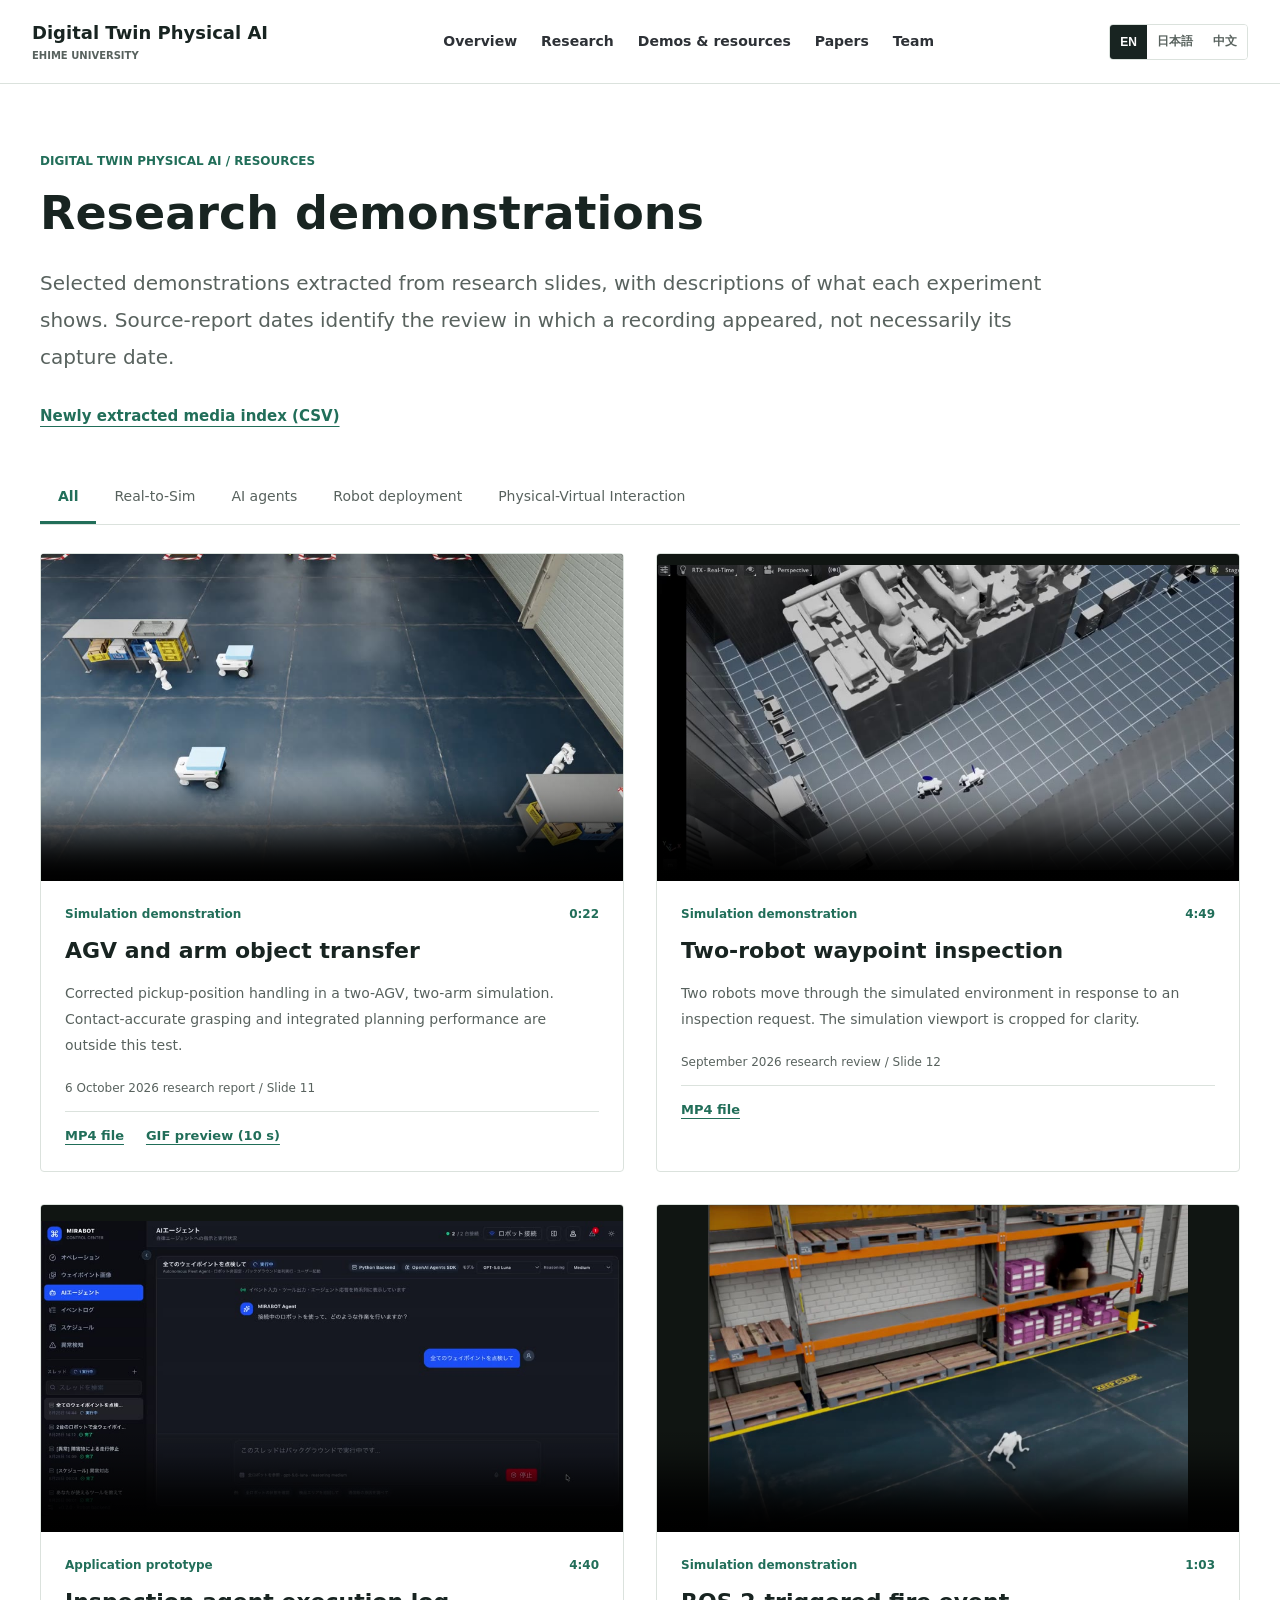
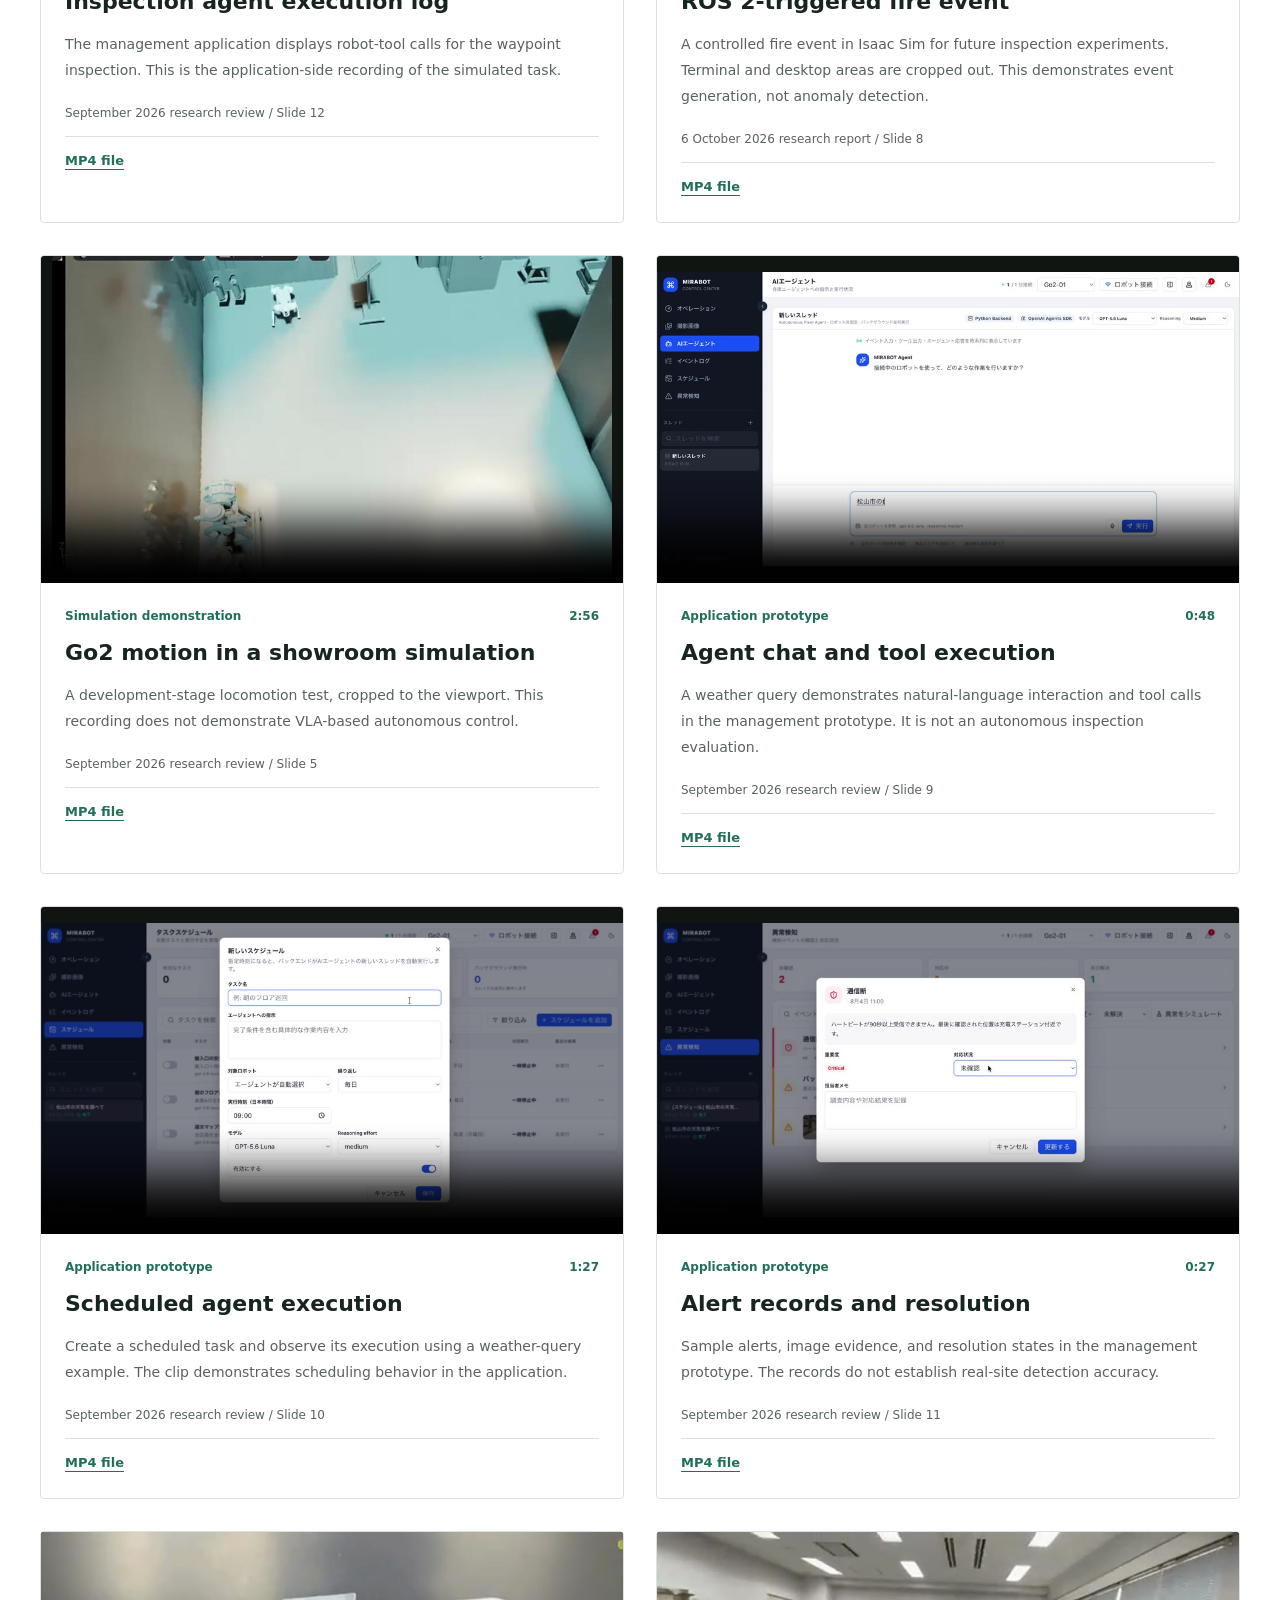
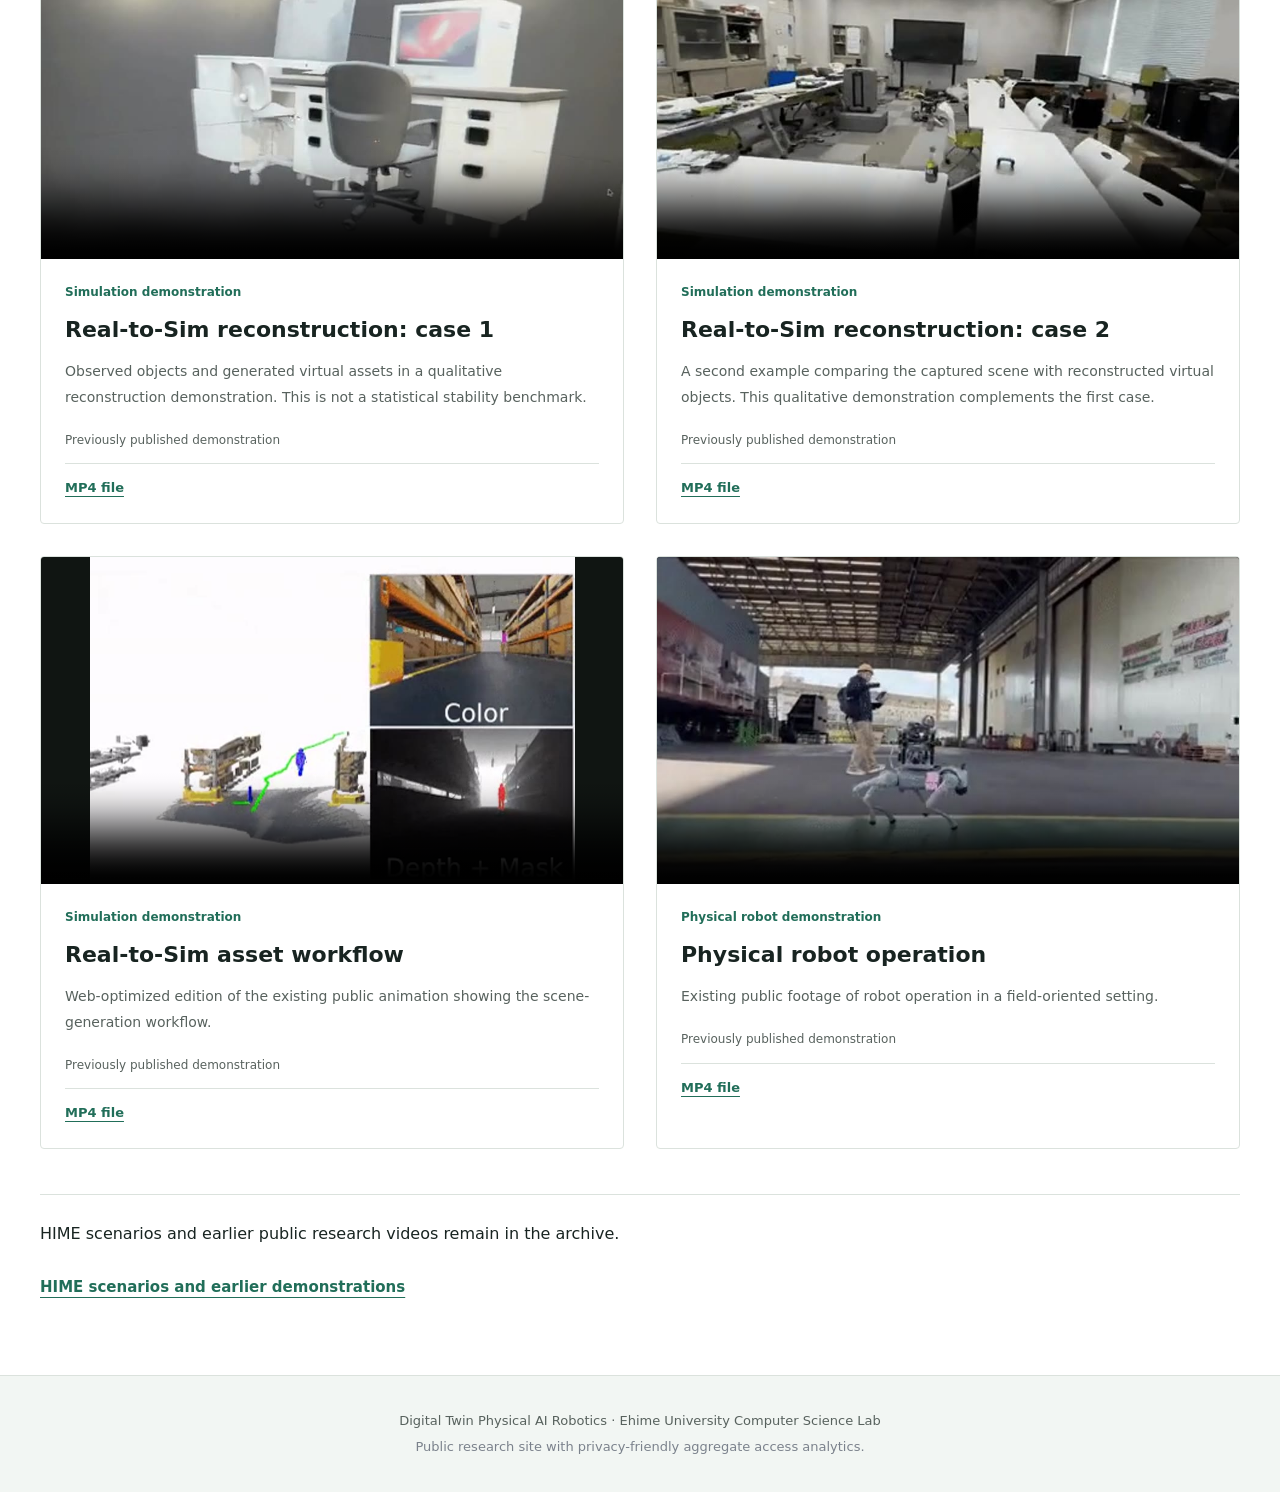
==== resources.html @ 94df643b "Rebuild research site around integrated pillars and curated demos" ====
<!doctype html><html lang="en"><head><meta charset="utf-8"><meta name="viewport" content="width=device-width, initial-scale=1"><title>Research Demos & Resources | Digital Twin Physical AI</title><meta name="description" content="Ehime University's digital twin and Physical AI robotics research: Real-to-Sim, Prime and Slave Agents, robot deployment, and Physical-Virtual Interaction."><link rel="canonical" href="https://ehimetakahashilab.github.io/Computer-System-Lab.io/resources.html"><link rel="stylesheet" href="./styles.css"><link rel="stylesheet" href="./research.css"></head><body><header class="site-header"><a class="brand" href="./index.html">Digital Twin Physical AI<span>EHIME UNIVERSITY</span></a><nav aria-label="Primary navigation"><a href="./index.html#overview" data-i18n="nav_overview">Overview</a><a data-i18n="r_nav_research" href="./index.html#research">Research</a><a data-i18n="r_nav_demos" href="./resources.html">Demos &amp; resources</a><a href="./index.html#publications" data-i18n="nav_papers">Papers</a><a data-i18n="r_nav_team" href="./index.html#team">Team</a></nav><div class="language-switch" aria-label="Language selector"><button type="button" data-lang="en">EN</button><button type="button" data-lang="ja">日本語</button><button type="button" data-lang="zh">中文</button></div></header><main class="resource-page"><section class="research-inner resource-intro"><p class="section-kicker">DIGITAL TWIN PHYSICAL AI / RESOURCES</p><h1 data-i18n="r_resource_h">Research demonstrations</h1><p data-i18n="r_resource_p" class="lead">Selected demonstrations extracted from research slides, with descriptions of what each experiment shows. Source-report dates identify the review in which a recording appeared, not necessarily its capture date.</p><a data-i18n="r_media_index" class="text-link" href="./resource/index.csv">Newly extracted media index (CSV)</a><div class="resource-toolbar" role="group" aria-label="Research category filter"><button data-i18n="r_all" type="button" data-filter="all" aria-pressed="true">All</button><button data-i18n="r_cat_r2s" type="button" data-filter="real2sim" aria-pressed="false">Real-to-Sim</button><button data-i18n="r_cat_agents" type="button" data-filter="agents" aria-pressed="false">AI agents</button><button data-i18n="r_cat_robot" type="button" data-filter="sim2real" aria-pressed="false">Robot deployment</button><button data-i18n="r_cat_interaction" type="button" data-filter="interaction" aria-pressed="false">Physical-Virtual Interaction</button></div><div class="resource-grid"><article class="resource-card" id="agv-arm-transfer-corrected" data-category="agents"><div class="resource-media"><video controls playsinline preload="none" poster="./resource/agv-arm-transfer-corrected.jpg" src="./resource/agv-arm-transfer-corrected.mp4" aria-label="AGV and arm object transfer"></video></div><div class="resource-copy"><div class="resource-meta"><span data-i18n="r_sim">Simulation demonstration</span><span>0:22</span></div><h2 data-i18n="r_d_agv">AGV and arm object transfer</h2><p data-i18n="r_d_agvp">Corrected pickup-position handling in a two-AGV, two-arm simulation. Contact-accurate grasping and integrated planning performance are outside this test.</p><p class="source-line"><span data-i18n="r_source_oct">6 October 2026 research report</span> <span>/ Slide 11</span></p><div class="resource-links"><a data-i18n="r_download" href="./resource/agv-arm-transfer-corrected.mp4">MP4 file</a><a data-i18n="r_gif" href="./resource/agv-arm-transfer-preview.gif">GIF preview (10 s)</a></div></div></article><article class="resource-card" id="two-robot-waypoint-inspection" data-category="agents"><div class="resource-media"><video controls playsinline preload="none" poster="./resource/two-robot-waypoint-inspection.jpg" src="./resource/two-robot-waypoint-inspection.mp4" aria-label="Two-robot waypoint inspection"></video></div><div class="resource-copy"><div class="resource-meta"><span data-i18n="r_sim">Simulation demonstration</span><span>4:49</span></div><h2 data-i18n="r_d_patrol">Two-robot waypoint inspection</h2><p data-i18n="r_d_patrolp">Two robots move through the simulated environment in response to an inspection request. The simulation viewport is cropped for clarity.</p><p class="source-line"><span data-i18n="r_source_sep">September 2026 research review</span> <span>/ Slide 12</span></p><div class="resource-links"><a data-i18n="r_download" href="./resource/two-robot-waypoint-inspection.mp4">MP4 file</a></div></div></article><article class="resource-card" id="two-robot-inspection-console" data-category="agents"><div class="resource-media"><video controls playsinline preload="none" poster="./resource/two-robot-inspection-console.jpg" src="./resource/two-robot-inspection-console.mp4" aria-label="Inspection agent execution log"></video></div><div class="resource-copy"><div class="resource-meta"><span data-i18n="r_app">Application prototype</span><span>4:40</span></div><h2 data-i18n="r_d_console">Inspection agent execution log</h2><p data-i18n="r_d_consolep">The management application displays robot-tool calls for the waypoint inspection. This is the application-side recording of the simulated task.</p><p class="source-line"><span data-i18n="r_source_sep">September 2026 research review</span> <span>/ Slide 12</span></p><div class="resource-links"><a data-i18n="r_download" href="./resource/two-robot-inspection-console.mp4">MP4 file</a></div></div></article><article class="resource-card" id="ros2-triggered-fire-event" data-category="interaction"><div class="resource-media"><video controls playsinline preload="none" poster="./resource/ros2-triggered-fire-event.jpg" src="./resource/ros2-triggered-fire-event.mp4" aria-label="ROS 2-triggered fire event"></video></div><div class="resource-copy"><div class="resource-meta"><span data-i18n="r_sim">Simulation demonstration</span><span>1:03</span></div><h2 data-i18n="r_d_fire">ROS 2-triggered fire event</h2><p data-i18n="r_d_firep">A controlled fire event in Isaac Sim for future inspection experiments. Terminal and desktop areas are cropped out. This demonstrates event generation, not anomaly detection.</p><p class="source-line"><span data-i18n="r_source_oct">6 October 2026 research report</span> <span>/ Slide 8</span></p><div class="resource-links"><a data-i18n="r_download" href="./resource/ros2-triggered-fire-event.mp4">MP4 file</a></div></div></article><article class="resource-card" id="go2-showroom-simulation" data-category="sim2real"><div class="resource-media"><video controls playsinline preload="none" poster="./resource/go2-showroom-simulation.jpg" src="./resource/go2-showroom-simulation.mp4" aria-label="Go2 motion in a showroom simulation"></video></div><div class="resource-copy"><div class="resource-meta"><span data-i18n="r_sim">Simulation demonstration</span><span>2:56</span></div><h2 data-i18n="r_d_go2">Go2 motion in a showroom simulation</h2><p data-i18n="r_d_go2p">A development-stage locomotion test, cropped to the viewport. This recording does not demonstrate VLA-based autonomous control.</p><p class="source-line"><span data-i18n="r_source_sep">September 2026 research review</span> <span>/ Slide 5</span></p><div class="resource-links"><a data-i18n="r_download" href="./resource/go2-showroom-simulation.mp4">MP4 file</a></div></div></article><article class="resource-card" id="inspection-agent-chat" data-category="agents"><div class="resource-media"><video controls playsinline preload="none" poster="./resource/inspection-agent-chat.jpg" src="./resource/inspection-agent-chat.mp4" aria-label="Agent chat and tool execution"></video></div><div class="resource-copy"><div class="resource-meta"><span data-i18n="r_app">Application prototype</span><span>0:48</span></div><h2 data-i18n="r_d_chat">Agent chat and tool execution</h2><p data-i18n="r_d_chatp">A weather query demonstrates natural-language interaction and tool calls in the management prototype. It is not an autonomous inspection evaluation.</p><p class="source-line"><span data-i18n="r_source_sep">September 2026 research review</span> <span>/ Slide 9</span></p><div class="resource-links"><a data-i18n="r_download" href="./resource/inspection-agent-chat.mp4">MP4 file</a></div></div></article><article class="resource-card" id="scheduled-inspection-agent" data-category="agents"><div class="resource-media"><video controls playsinline preload="none" poster="./resource/scheduled-inspection-agent.jpg" src="./resource/scheduled-inspection-agent.mp4" aria-label="Scheduled agent execution"></video></div><div class="resource-copy"><div class="resource-meta"><span data-i18n="r_app">Application prototype</span><span>1:27</span></div><h2 data-i18n="r_d_schedule">Scheduled agent execution</h2><p data-i18n="r_d_schedulep">Create a scheduled task and observe its execution using a weather-query example. The clip demonstrates scheduling behavior in the application.</p><p class="source-line"><span data-i18n="r_source_sep">September 2026 research review</span> <span>/ Slide 10</span></p><div class="resource-links"><a data-i18n="r_download" href="./resource/scheduled-inspection-agent.mp4">MP4 file</a></div></div></article><article class="resource-card" id="inspection-alert-history" data-category="interaction"><div class="resource-media"><video controls playsinline preload="none" poster="./resource/inspection-alert-history.jpg" src="./resource/inspection-alert-history.mp4" aria-label="Alert records and resolution"></video></div><div class="resource-copy"><div class="resource-meta"><span data-i18n="r_app">Application prototype</span><span>0:27</span></div><h2 data-i18n="r_d_alert">Alert records and resolution</h2><p data-i18n="r_d_alertp">Sample alerts, image evidence, and resolution states in the management prototype. The records do not establish real-site detection accuracy.</p><p class="source-line"><span data-i18n="r_source_sep">September 2026 research review</span> <span>/ Slide 11</span></p><div class="resource-links"><a data-i18n="r_download" href="./resource/inspection-alert-history.mp4">MP4 file</a></div></div></article><article class="resource-card" id="real-to-sim-stability-1" data-category="real2sim"><div class="resource-media"><video controls playsinline preload="none" poster="./resource/real-to-sim-stability-1.jpg" src="./resource/real-to-sim-stability-1.mp4" aria-label="Real-to-Sim reconstruction: case 1"></video></div><div class="resource-copy"><div class="resource-meta"><span data-i18n="r_sim">Simulation demonstration</span><span></span></div><h2 data-i18n="r_d_stability1">Real-to-Sim reconstruction: case 1</h2><p data-i18n="r_d_stability1p">Observed objects and generated virtual assets in a qualitative reconstruction demonstration. This is not a statistical stability benchmark.</p><p class="source-line"><span data-i18n="r_source_old">Previously published demonstration</span></p><div class="resource-links"><a data-i18n="r_download" href="./resource/real-to-sim-stability-1.mp4">MP4 file</a></div></div></article><article class="resource-card" id="real-to-sim-stability-2" data-category="real2sim"><div class="resource-media"><video controls playsinline preload="none" poster="./resource/real-to-sim-stability-2.jpg" src="./resource/real-to-sim-stability-2.mp4" aria-label="Real-to-Sim reconstruction: case 2"></video></div><div class="resource-copy"><div class="resource-meta"><span data-i18n="r_sim">Simulation demonstration</span><span></span></div><h2 data-i18n="r_d_stability2">Real-to-Sim reconstruction: case 2</h2><p data-i18n="r_d_stability2p">A second example comparing the captured scene with reconstructed virtual objects. This qualitative demonstration complements the first case.</p><p class="source-line"><span data-i18n="r_source_old">Previously published demonstration</span></p><div class="resource-links"><a data-i18n="r_download" href="./resource/real-to-sim-stability-2.mp4">MP4 file</a></div></div></article><article class="resource-card" id="real-to-sim-overview" data-category="real2sim"><div class="resource-media"><video controls playsinline preload="none" poster="./resource/real-to-sim-overview.jpg" src="./resource/real-to-sim-overview.mp4" aria-label="Real-to-Sim asset workflow"></video></div><div class="resource-copy"><div class="resource-meta"><span data-i18n="r_sim">Simulation demonstration</span><span></span></div><h2 data-i18n="r_d_r2s">Real-to-Sim asset workflow</h2><p data-i18n="r_d_r2sp">Web-optimized edition of the existing public animation showing the scene-generation workflow.</p><p class="source-line"><span data-i18n="r_source_old">Previously published demonstration</span></p><div class="resource-links"><a data-i18n="r_download" href="./resource/real-to-sim-overview.mp4">MP4 file</a></div></div></article><article class="resource-card" id="physical-robot-field-demo" data-category="sim2real"><div class="resource-media"><video controls playsinline preload="none" poster="./resource/physical-robot-field-demo.jpg" src="./resource/physical-robot-field-demo.mp4" aria-label="Physical robot operation"></video></div><div class="resource-copy"><div class="resource-meta"><span data-i18n="r_physical">Physical robot demonstration</span><span></span></div><h2 data-i18n="r_d_field">Physical robot operation</h2><p data-i18n="r_d_fieldp">Existing public footage of robot operation in a field-oriented setting.</p><p class="source-line"><span data-i18n="r_source_old">Previously published demonstration</span></p><div class="resource-links"><a data-i18n="r_download" href="./resource/physical-robot-field-demo.mp4">MP4 file</a></div></div></article></div><aside class="archive-link"><p data-i18n="r_archive_p">HIME scenarios and earlier public research videos remain in the archive.</p><a data-i18n="r_hime_more" class="text-link" href="./videos.html">HIME scenarios and earlier demonstrations</a></aside></section></main><footer>
      <p>Digital Twin Physical AI Robotics · Ehime University Computer Science Lab</p>
      <p class="muted" data-i18n="footer_note">Public research site with privacy-friendly aggregate access analytics.</p>
    </footer><script data-goatcounter="https://sunnywang.goatcounter.com/count" async src="https://gc.zgo.at/count.js"></script><script src="./analytics.js"></script><script src="./language.js"></script><script src="./site-content.js"></script><script src="./research.js"></script></body></html>
---- styles.css ----
:root {
  --ink: #151515;
  --muted: #5d6470;
  --paper: #f7f4ee;
  --panel: #ffffff;
  --line: #d8d2c8;
  --accent: #b3312c;
  --blue: #204f88;
  --green: #356a54;
  --gold: #b47b24;
  --shadow: 0 18px 60px rgba(21, 21, 21, 0.12);
}

* {
  box-sizing: border-box;
}

html {
  scroll-behavior: smooth;
}

body {
  margin: 0;
  color: var(--ink);
  background: var(--paper);
  font-family: Inter, ui-sans-serif, system-ui, -apple-system, BlinkMacSystemFont, "Segoe UI", sans-serif;
  line-height: 1.6;
}

a {
  color: inherit;
}

img {
  display: block;
  max-width: 100%;
}

video {
  display: block;
  max-width: 100%;
}

.site-header {
  position: sticky;
  top: 0;
  z-index: 10;
  display: flex;
  align-items: center;
  justify-content: space-between;
  gap: 24px;
  min-height: 64px;
  padding: 0 28px;
  border-bottom: 1px solid rgba(21, 21, 21, 0.12);
  background: rgba(247, 244, 238, 0.92);
  backdrop-filter: blur(16px);
}

.brand {
  font-family: Georgia, "Times New Roman", serif;
  font-size: 20px;
  font-weight: 700;
  text-decoration: none;
  white-space: nowrap;
}

nav {
  display: flex;
  gap: 18px;
  align-items: center;
  font-size: 14px;
}

nav a {
  color: #2d3136;
  text-decoration: none;
}

nav a:hover {
  color: var(--accent);
}

.language-switch {
  display: flex;
  gap: 6px;
  align-items: center;
}

.language-switch button {
  min-height: 32px;
  padding: 5px 9px;
  border: 1px solid var(--line);
  border-radius: 5px;
  background: #fff;
  color: var(--muted);
  cursor: pointer;
  font-weight: 800;
}

.language-switch button.active {
  border-color: var(--accent);
  background: var(--accent);
  color: #fff;
}

.hero {
  position: relative;
  min-height: 680px;
  overflow: hidden;
  background: #111;
}

.hero-bg,
.hero-overlay {
  position: absolute;
  inset: 0;
  width: 100%;
  height: 100%;
}

.hero-bg {
  object-fit: cover;
  filter: saturate(0.72) contrast(1.04);
}

.hero-overlay {
  background:
    linear-gradient(90deg, rgba(0, 0, 0, 0.82) 0%, rgba(0, 0, 0, 0.62) 45%, rgba(0, 0, 0, 0.22) 100%),
    linear-gradient(0deg, rgba(0, 0, 0, 0.35), rgba(0, 0, 0, 0.1));
}

.hero-content {
  position: relative;
  z-index: 1;
  width: min(980px, calc(100% - 48px));
  padding: 116px 0 92px;
  margin: 0 auto;
  color: #fff;
}

.eyebrow,
.section-kicker {
  margin: 0 0 14px;
  color: var(--accent);
  font-size: 13px;
  font-weight: 800;
  letter-spacing: 0;
  text-transform: uppercase;
}

.hero .eyebrow {
  color: #f5c15e;
}

h1,
h2,
h3,
p {
  margin-top: 0;
}

h1 {
  max-width: 900px;
  margin-bottom: 22px;
  font-family: Georgia, "Times New Roman", serif;
  font-size: 68px;
  line-height: 1.02;
  letter-spacing: 0;
}

h2 {
  max-width: 920px;
  margin-bottom: 18px;
  font-family: Georgia, "Times New Roman", serif;
  font-size: 42px;
  line-height: 1.12;
  letter-spacing: 0;
}

h3 {
  margin-bottom: 10px;
  font-size: 19px;
  line-height: 1.25;
}

.hero-subtitle {
  max-width: 760px;
  color: rgba(255, 255, 255, 0.88);
  font-size: 20px;
}

.hero-actions,
.paper-strip {
  display: flex;
  flex-wrap: wrap;
  gap: 12px;
  align-items: center;
}

.hero-actions {
  margin-top: 32px;
}

.button,
.paper-strip a {
  display: inline-flex;
  align-items: center;
  justify-content: center;
  min-height: 42px;
  padding: 10px 16px;
  border: 1px solid rgba(255, 255, 255, 0.44);
  border-radius: 6px;
  color: #fff;
  font-weight: 700;
  text-decoration: none;
}

.button.primary {
  border-color: var(--accent);
  background: var(--accent);
}

.button.ghost {
  border-color: rgba(255, 255, 255, 0.24);
  color: rgba(255, 255, 255, 0.78);
}

.paper-strip {
  justify-content: center;
  padding: 18px 24px;
  background: #22272e;
}

.paper-strip a {
  min-width: 96px;
  border-color: rgba(255, 255, 255, 0.18);
  background: rgba(255, 255, 255, 0.08);
}

.section {
  width: min(1180px, calc(100% - 48px));
  padding: 86px 0;
  margin: 0 auto;
}

.lead {
  max-width: 940px;
  color: var(--muted);
  font-size: 20px;
}

.mission-grid {
  display: grid;
  grid-template-columns: repeat(3, minmax(0, 1fr));
  gap: 18px;
  margin-top: 30px;
}

.mission-grid article {
  min-height: 230px;
  padding: 24px;
  border: 1px solid var(--line);
  border-top: 4px solid var(--accent);
  border-radius: 8px;
  background: #fff;
  box-shadow: 0 10px 30px rgba(21, 21, 21, 0.06);
}

.mission-grid span {
  display: block;
  margin-bottom: 14px;
  color: var(--blue);
  font-size: 13px;
  font-weight: 900;
  text-transform: uppercase;
}

.mission-grid p {
  color: var(--muted);
}

.pillar-grid,
.metrics,
.team-grid {
  display: grid;
  grid-template-columns: repeat(4, minmax(0, 1fr));
  gap: 18px;
  margin-top: 34px;
}

.overview-section {
  width: min(1260px, calc(100% - 48px));
}

.overview-media-grid {
  display: grid;
  grid-template-columns: repeat(4, minmax(0, 1fr));
  gap: 18px;
  margin-top: 34px;
}

.spotlight-video {
  display: grid;
  grid-template-columns: minmax(0, 0.72fr) minmax(420px, 1fr);
  gap: 28px;
  align-items: center;
  margin-top: 34px;
  padding: 26px;
  border: 1px solid var(--line);
  border-radius: 8px;
  background: #fff;
  box-shadow: var(--shadow);
}

.spotlight-video h3 {
  font-size: 26px;
}

.spotlight-video p {
  color: var(--muted);
}

.spotlight-media {
  margin: 0;
  overflow: hidden;
  border: 1px solid var(--line);
  border-radius: 8px;
  background: #111;
}

.spotlight-media video {
  display: block;
  width: 100%;
  aspect-ratio: 16 / 9;
  object-fit: cover;
}

.spotlight-media figcaption {
  padding: 10px 14px;
  color: rgba(255, 255, 255, 0.76);
  font-size: 13px;
}

.overview-card {
  overflow: hidden;
  border: 1px solid var(--line);
  border-radius: 8px;
  background: var(--panel);
  box-shadow: 0 10px 30px rgba(21, 21, 21, 0.06);
}

.overview-card > div:last-child {
  padding: 22px;
}

.overview-media {
  overflow: hidden;
  border-bottom: 1px solid var(--line);
  background: #111;
}

.overview-media img,
.overview-media video {
  width: 100%;
  aspect-ratio: 4 / 3;
  object-fit: cover;
}

.overview-media img.contain-media,
.media-frame img.contain-media {
  object-fit: contain;
}

.overview-card h3 {
  min-height: 50px;
}

.pillar-grid article,
.metrics article,
.team-grid article {
  min-height: 190px;
  padding: 24px;
  border: 1px solid var(--line);
  border-radius: 8px;
  background: var(--panel);
  box-shadow: 0 10px 30px rgba(21, 21, 21, 0.04);
}

.pillar-grid p,
.metrics p,
.team-grid p {
  color: var(--muted);
}

.index {
  display: block;
  margin-bottom: 18px;
  color: var(--blue);
  font-weight: 900;
}

.split {
  display: grid;
  grid-template-columns: minmax(0, 0.95fr) minmax(360px, 1.05fr);
  gap: 42px;
  align-items: center;
}

.split.reverse {
  grid-template-columns: minmax(360px, 1.05fr) minmax(0, 0.95fr);
}

.check-list {
  padding: 0;
  margin: 26px 0 0;
  list-style: none;
}

.check-list li {
  position: relative;
  padding: 9px 0 9px 28px;
  color: #30343a;
  border-bottom: 1px solid rgba(21, 21, 21, 0.1);
}

.check-list li::before {
  position: absolute;
  left: 0;
  color: var(--green);
  font-weight: 900;
  content: "✓";
}

.media-frame {
  margin: 0;
  overflow: hidden;
  border: 1px solid var(--line);
  border-radius: 8px;
  background: #fff;
  box-shadow: var(--shadow);
}

.media-frame img {
  width: 100%;
  aspect-ratio: 16 / 10;
  object-fit: cover;
  background: #f0eee9;
}

.media-frame video {
  width: 100%;
  aspect-ratio: 16 / 10;
  object-fit: contain;
  background: #111;
}

.media-frame figcaption {
  padding: 12px 16px;
  color: var(--muted);
  font-size: 14px;
}

.results-section {
  width: min(1260px, calc(100% - 48px));
}

.metrics {
  grid-template-columns: repeat(4, minmax(0, 1fr));
}

.metrics article {
  min-height: 210px;
  border-top: 4px solid var(--accent);
}

.metrics strong {
  display: block;
  margin-bottom: 6px;
  font-family: Georgia, "Times New Roman", serif;
  font-size: 42px;
  line-height: 1;
}

.metrics span {
  display: block;
  margin-bottom: 18px;
  color: var(--blue);
  font-weight: 800;
}

.image-pair {
  display: grid;
  grid-template-columns: repeat(2, minmax(0, 1fr));
  gap: 24px;
  margin-top: 28px;
}

.pipeline {
  display: grid;
  grid-template-columns: repeat(5, minmax(0, 1fr));
  gap: 8px;
  margin-top: 30px;
}

.pipeline span {
  display: flex;
  align-items: center;
  justify-content: center;
  min-height: 58px;
  padding: 8px;
  border: 1px solid var(--line);
  border-radius: 6px;
  background: #fff;
  color: var(--green);
  font-weight: 800;
}

.pillar-section {
  width: min(1260px, calc(100% - 48px));
}

.soft-band {
  width: 100%;
  max-width: none;
  padding-right: max(24px, calc((100% - 1260px) / 2));
  padding-left: max(24px, calc((100% - 1260px) / 2));
  background: #eee8dd;
}

.pillar-heading {
  display: grid;
  grid-template-columns: minmax(0, 1.2fr) minmax(320px, 0.8fr);
  gap: 36px;
  align-items: end;
  margin-bottom: 34px;
}

.pillar-heading p {
  color: var(--muted);
  font-size: 18px;
}

.feature-grid,
.agent-layout {
  display: grid;
  grid-template-columns: minmax(380px, 1.05fr) minmax(0, 0.95fr);
  gap: 36px;
  align-items: center;
}

.agent-showcase {
  margin-top: 42px;
}

.reverse-feature {
  grid-template-columns: minmax(0, 0.95fr) minmax(380px, 1.05fr);
}

.feature-copy {
  padding: 8px 0;
}

.feature-copy p {
  color: var(--muted);
  font-size: 18px;
}

.agent-diagram {
  padding: 28px;
  border: 1px solid var(--line);
  border-radius: 8px;
  background: #fff;
  box-shadow: var(--shadow);
}

.agent-node {
  display: flex;
  align-items: center;
  justify-content: center;
  min-height: 92px;
  padding: 18px;
  border: 1px solid #c9d3dc;
  border-radius: 8px;
  background: #f9fbfc;
  color: var(--blue);
  font-weight: 900;
  text-align: center;
}

.agent-node span {
  display: block;
  margin-top: 4px;
  color: var(--muted);
  font-size: 13px;
  font-weight: 700;
}

.agent-node.prime {
  min-height: 118px;
  border-color: var(--accent);
  background: #fff5f2;
  color: var(--accent);
  font-size: 22px;
}

.agent-links {
  display: grid;
  grid-template-columns: repeat(3, minmax(0, 1fr));
  gap: 10px;
  margin: 18px 0;
}

.agent-links span {
  padding: 10px;
  border-radius: 6px;
  background: #22272e;
  color: #fff;
  font-size: 13px;
  font-weight: 800;
  text-align: center;
}

.slave-row {
  display: grid;
  grid-template-columns: repeat(3, minmax(0, 1fr));
  gap: 10px;
}

.mini-metrics {
  display: grid;
  grid-template-columns: repeat(3, minmax(0, 1fr));
  gap: 12px;
  margin-top: 24px;
}

.mini-metrics article {
  min-height: 128px;
  padding: 18px;
  border: 1px solid var(--line);
  border-radius: 8px;
  background: #fff;
}

.mini-metrics strong {
  display: block;
  margin-bottom: 8px;
  color: var(--accent);
  font-family: Georgia, "Times New Roman", serif;
  font-size: 34px;
  line-height: 1;
}

.mini-metrics span {
  color: var(--muted);
  font-size: 14px;
  font-weight: 700;
}

.publications-section {
  width: min(1180px, calc(100% - 48px));
}

.paper-list {
  display: grid;
  grid-template-columns: repeat(2, minmax(0, 1fr));
  gap: 18px;
  margin-top: 30px;
}

.paper-list article {
  min-height: 210px;
  padding: 24px;
  border: 1px solid var(--line);
  border-radius: 8px;
  background: #fff;
  box-shadow: 0 10px 30px rgba(21, 21, 21, 0.06);
}

.paper-list h3 {
  font-size: 21px;
}

.paper-list p {
  color: var(--muted);
}

.paper-list a {
  display: inline-flex;
  margin-top: 10px;
  color: var(--blue);
  font-weight: 900;
  text-decoration: none;
}

.roadmap {
  width: min(1140px, calc(100% - 48px));
}

.reach-section {
  width: min(1180px, calc(100% - 48px));
}

.reach-layout {
  display: grid;
  grid-template-columns: minmax(230px, 0.32fr) minmax(0, 1fr);
  gap: 22px;
  align-items: stretch;
  margin-top: 34px;
}

.reach-summary,
.reach-dashboard {
  overflow: hidden;
  border: 1px solid var(--line);
  border-radius: 8px;
  background: var(--panel);
}

.reach-summary {
  display: flex;
  flex-direction: column;
  min-height: 280px;
  padding: 28px;
}

.reach-label,
.reach-status {
  margin: 0;
  color: var(--muted);
  font-size: 14px;
  font-weight: 700;
}

.reach-number {
  display: block;
  min-height: 92px;
  margin: 8px 0 0;
  color: var(--blue);
  font-family: Georgia, "Times New Roman", serif;
  font-size: 72px;
  line-height: 1.15;
}

.reach-privacy {
  padding-top: 20px;
  margin: auto 0 0;
  color: var(--muted);
  border-top: 1px solid var(--line);
  font-size: 13px;
}

.reach-dashboard-header {
  display: flex;
  align-items: center;
  justify-content: space-between;
  gap: 18px;
  padding: 22px 24px;
  border-bottom: 1px solid var(--line);
}

.reach-dashboard-header h3,
.reach-dashboard-header p {
  margin: 0;
}

.reach-dashboard-header p {
  color: var(--muted);
  font-size: 14px;
}

.reach-dashboard-header a {
  flex: 0 0 auto;
  color: var(--blue);
  font-size: 14px;
  font-weight: 800;
  text-decoration: none;
}

.reach-dashboard iframe {
  display: block;
  width: 100%;
  height: 660px;
  border: 0;
  background: #fff;
}

.timeline {
  display: grid;
  grid-template-columns: repeat(3, minmax(0, 1fr));
  gap: 22px;
  margin-top: 30px;
}

.timeline article {
  position: relative;
  min-height: 230px;
  padding: 28px;
  border-left: 6px solid var(--gold);
  border-radius: 8px;
  background: #fff;
}

.timeline time {
  display: block;
  margin-bottom: 20px;
  color: var(--accent);
  font-size: 28px;
  font-weight: 900;
}

.team-grid {
  grid-template-columns: repeat(3, minmax(0, 1fr));
}

.logo-strip {
  display: grid;
  grid-template-columns: repeat(4, minmax(120px, 1fr));
  gap: 14px;
  align-items: center;
  margin-top: 30px;
}

.logo-strip a {
  display: block;
}

.logo-strip img {
  display: block;
  width: 100%;
  height: 86px;
  padding: 16px;
  border: 1px solid var(--line);
  border-radius: 8px;
  background: #fff;
  object-fit: contain;
  box-shadow: 0 8px 22px rgba(21, 21, 21, 0.04);
}

.bio-grid {
  display: grid;
  grid-template-columns: repeat(2, minmax(0, 1fr));
  gap: 22px;
  margin-top: 30px;
}

.team-section-title {
  margin-top: 46px;
  font-size: 26px;
}

.bio-card {
  min-height: 310px;
  padding: 28px;
  border: 1px solid var(--line);
  border-radius: 8px;
  background: #fff;
  box-shadow: 0 10px 30px rgba(21, 21, 21, 0.06);
}

.bio-header {
  display: grid;
  grid-template-columns: 96px minmax(0, 1fr);
  gap: 18px;
  align-items: center;
  margin-bottom: 20px;
}

.bio-header img {
  width: 96px;
  height: 112px;
  border: 1px solid var(--line);
  border-radius: 8px;
  object-fit: cover;
  object-position: center top;
}

.bio-card .role {
  margin-bottom: 12px;
  color: var(--accent);
  font-size: 13px;
  font-weight: 900;
  text-transform: uppercase;
}

.bio-card p {
  color: var(--muted);
}

.bio-links {
  display: flex;
  flex-wrap: wrap;
  gap: 10px 16px;
  margin-top: 14px;
}

.bio-card a {
  display: inline-flex;
  color: var(--blue);
  font-weight: 900;
  text-decoration: none;
}

.team-photo {
  width: min(940px, 100%);
  margin: 48px auto 0;
}

.team-photo img {
  width: 100%;
  height: auto;
  border-radius: 8px;
}

.team-photo figcaption {
  margin-top: 10px;
  color: var(--muted);
  font-size: 13px;
}

.member-grid {
  display: grid;
  grid-template-columns: repeat(2, minmax(0, 1fr));
  gap: 22px;
  margin-top: 24px;
}

.member-card {
  display: flex;
  flex-direction: column;
  min-height: 420px;
  padding: 28px;
  border: 1px solid var(--line);
  border-radius: 8px;
  background: #fff;
  box-shadow: 0 10px 30px rgba(21, 21, 21, 0.06);
}

.member-header {
  display: grid;
  grid-template-columns: 112px minmax(0, 1fr);
  gap: 18px;
  align-items: center;
  margin-bottom: 20px;
}

.member-header img {
  width: 112px;
  height: 132px;
  border: 1px solid var(--line);
  border-radius: 8px;
  object-fit: cover;
  object-position: center top;
}

.member-card .role {
  margin-bottom: 10px;
  color: var(--accent);
  font-size: 13px;
  font-weight: 900;
  text-transform: uppercase;
}

.member-card p:not(.role) {
  color: var(--muted);
}

.member-paper {
  display: inline-flex;
  padding-top: 16px;
  margin-top: auto;
  color: var(--blue);
  border-top: 1px solid var(--line);
  font-size: 14px;
  font-weight: 900;
  line-height: 1.45;
  text-decoration: none;
}

.callout {
  width: min(980px, calc(100% - 48px));
  padding: 58px;
  margin-bottom: 70px;
  border-radius: 8px;
  background: #22272e;
  color: #fff;
  text-align: center;
}

.callout h2,
.callout p {
  margin-right: auto;
  margin-left: auto;
}

.callout p {
  max-width: 720px;
  color: rgba(255, 255, 255, 0.78);
}

.callout .contact-details {
  margin: 28px auto 30px;
}

.callout .contact-person {
  margin-bottom: 10px;
  color: #fff;
  font-size: 18px;
}

.callout .contact-person strong {
  display: inline-block;
}

.contact-emails {
  display: flex;
  flex-wrap: wrap;
  justify-content: center;
  gap: 8px 24px;
}

.contact-emails a {
  color: #fff;
  font-weight: 800;
  overflow-wrap: anywhere;
  text-underline-offset: 4px;
}

footer {
  padding: 30px 24px;
  border-top: 1px solid var(--line);
  color: var(--muted);
  text-align: center;
}

footer p {
  margin-bottom: 6px;
}

.muted {
  color: #7b828c;
  font-size: 13px;
}

.video-hero h1 {
  max-width: 940px;
  margin-bottom: 18px;
  font-size: 58px;
  color: var(--ink);
}

.video-series {
  padding-top: 18px;
}

.video-series-header {
  margin-bottom: 28px;
}

.video-series-header h2 {
  max-width: 900px;
  font-size: 38px;
}

.video-series-header .lead {
  max-width: 920px;
}

.video-archive-header {
  grid-column: 1 / -1;
  margin-bottom: 4px;
}

.media-gallery {
  display: grid;
  grid-template-columns: repeat(2, minmax(0, 1fr));
  gap: 24px;
  padding-top: 0;
}

.video-card {
  overflow: hidden;
  border: 1px solid var(--line);
  border-radius: 8px;
  background: var(--panel);
  box-shadow: 0 14px 44px rgba(21, 21, 21, 0.08);
}

.video-shell {
  position: relative;
  background: #111;
}

.video-shell video,
.video-shell img {
  display: block;
  width: 100%;
  aspect-ratio: 16 / 9;
  background: #111;
  object-fit: contain;
}

.video-copy {
  padding: 22px;
}

.video-copy .tag {
  margin-bottom: 8px;
  color: var(--accent);
  font-size: 13px;
  font-weight: 800;
}

.video-copy h2 {
  margin-bottom: 10px;
  font-family: Inter, ui-sans-serif, system-ui, -apple-system, BlinkMacSystemFont, "Segoe UI", sans-serif;
  font-size: 22px;
  line-height: 1.2;
}

.video-copy p {
  color: var(--muted);
}

.video-copy a {
  display: inline-flex;
  margin-top: 8px;
  color: var(--blue);
  font-weight: 800;
  text-decoration: none;
}

@media (max-width: 980px) {
  .site-header {
    position: static;
    align-items: flex-start;
    flex-direction: column;
    padding: 18px 22px;
  }

  nav {
    flex-wrap: wrap;
  }

  h1 {
    font-size: 48px;
  }

  h2 {
    font-size: 34px;
  }

  .hero {
    min-height: 620px;
  }

  .pillar-grid,
  .mission-grid,
  .overview-media-grid,
  .spotlight-video,
  .metrics,
  .image-pair,
  .timeline,
  .team-grid,
  .media-gallery,
  .paper-list,
  .bio-grid,
  .member-grid,
  .logo-strip,
  .pillar-heading,
  .feature-grid,
  .agent-layout,
  .reverse-feature,
  .reach-layout,
  .split,
  .split.reverse {
    grid-template-columns: 1fr;
  }

  .reach-summary {
    min-height: 230px;
  }

  .overview-card h3 {
    min-height: auto;
  }

  .slave-row,
  .agent-links,
  .mini-metrics {
    grid-template-columns: 1fr;
  }

}

@media (max-width: 640px) {
  .site-header,
  .section,
  .overview-section,
  .pillar-section,
  .publications-section,
  .results-section,
  .reach-section,
  .roadmap {
    width: auto;
  }

  .reach-dashboard-header {
    align-items: flex-start;
    flex-direction: column;
  }

  .reach-dashboard iframe {
    height: 820px;
  }

  .member-card {
    min-height: 0;
    padding: 22px;
  }

  .member-header {
    grid-template-columns: 88px minmax(0, 1fr);
    gap: 14px;
  }

  .member-header img {
    width: 88px;
    height: 104px;
  }

  .section {
    padding: 58px 22px;
  }

  .hero-content {
    width: calc(100% - 36px);
    padding-top: 86px;
  }

  h1 {
    font-size: 38px;
  }

  h2 {
    font-size: 29px;
  }

  .hero-subtitle,
  .lead {
    font-size: 18px;
  }

  .video-hero h1 {
    font-size: 38px;
  }

  .paper-strip {
    justify-content: flex-start;
  }

  .paper-strip a {
    min-width: 82px;
  }

  .pipeline {
    grid-template-columns: 1fr;
  }

  .callout {
    width: calc(100% - 36px);
    padding: 36px 22px;
  }
}
---- research.css ----
:root{--paper:#fff;--ink:#182421;--muted:#58625e;--line:#dbe2dd;--accent:#ae312c;--green:#216e59;--blue:#2b5a86;--gold:#957017;--shadow:none}
html{scroll-padding-top:110px}
body{background:#fff;font-size:16px}
*{letter-spacing:0}
h1,h2,h3,h4,.brand{font-family:Inter,ui-sans-serif,system-ui,-apple-system,BlinkMacSystemFont,"Segoe UI",sans-serif;letter-spacing:0}
h1,h2,h3,h4{overflow-wrap:anywhere;text-wrap:balance}
h2{font-size:36px;line-height:1.3;margin:0 0 24px}
h3{font-size:22px;line-height:1.4;margin:0 0 14px}
p{margin:0 0 20px}
a:focus-visible,button:focus-visible,summary:focus-visible{outline:3px solid #236d59;outline-offset:5px}
.site-header{min-height:84px;padding:14px 32px;gap:26px;background:#fff;border-color:var(--line);backdrop-filter:none;flex-direction:row}
.brand{font-size:18px;line-height:1.4;font-weight:750;white-space:normal;flex:0 0 auto}
.brand span{display:block;font-size:10px;font-weight:600;color:var(--muted);margin-top:3px}
.site-header nav{flex-wrap:wrap;justify-content:center;gap:12px 24px;font-size:14px}
.site-header nav a{font-weight:600}
.language-switch{flex-shrink:0;gap:0;border:1px solid var(--line);border-radius:4px;overflow:hidden}
.language-switch button{border:0;border-radius:0;min-height:34px;padding:5px 10px;font-size:12px;font-weight:600}
.language-switch button.active{background:var(--ink)}
.research-inner{width:min(1240px,calc(100% - 80px));margin:0 auto}
.project-hero{position:relative;isolation:isolate;background:#17211e;min-height:560px;display:flex;align-items:center;color:#fff}
.project-background,.project-shade{position:absolute;inset:0;width:100%;height:100%;z-index:-1}
.project-background{object-fit:cover;object-position:center}
.project-shade{background:linear-gradient(90deg,rgba(7,17,13,.85),rgba(7,17,13,.60) 56%,rgba(7,17,13,.08))}
.hero-inner{width:min(1240px,calc(100% - 80px));margin:auto;padding:54px 0}
.hero-org{font-size:13px;font-weight:600;margin-bottom:22px;color:#fff}
.project-hero h1{max-width:950px;font-size:58px;line-height:1.14;font-weight:650;margin:0 0 24px}
.hero-description{max-width:820px;font-size:22px;line-height:1.55;color:#fff}
.hero-goal{max-width:760px;font-size:16px;line-height:1.75;color:#e3ebe5}
.hero-actions{margin-top:30px;gap:12px;display:flex;flex-wrap:wrap}
.button{border-radius:4px;font-size:15px;font-weight:650;padding:12px 22px;border:1px solid rgba(255,255,255,.6);background:transparent;color:#fff}
.button.primary{background:var(--accent);border-color:var(--accent);color:#fff}
.overview-rebuilt{position:relative;padding:82px 0 52px}
.lead{max-width:1040px;font-size:20px;line-height:1.85}
.question-columns{display:grid;grid-template-columns:1fr 1fr;gap:54px;margin:38px 0 56px}
.question-columns article{padding-top:23px;border-top:2px solid var(--green)}
.question-columns article:nth-child(2){border-color:var(--accent)}
.question-columns p{color:var(--muted);line-height:1.85}
.research-map{scroll-margin-top:110px}
.research-map h2{font-size:28px}
.cycle-nav{display:grid;grid-template-columns:repeat(4,minmax(0,1fr));border-top:1px solid var(--line);border-bottom:1px solid var(--line)}
.cycle-nav a{position:relative;padding:26px 20px 25px;text-decoration:none;border-right:1px solid var(--line);transition:background .2s}
.cycle-nav a:last-child{border-right:0}
.cycle-nav a:hover{background:#eff6f2}
.cycle-nav .cycle-index{display:block;color:var(--green);font-size:14px;font-weight:700;margin-bottom:16px}
.cycle-nav strong{display:block;min-height:48px;font-size:17px;line-height:1.4}
.cycle-nav span:last-child{display:block;font-size:14px;color:var(--muted);margin-top:10px}
.integration-note{font-size:14px;color:var(--muted);margin:18px 0 0}
.evidence-dateline{display:flex;justify-content:space-between;flex-wrap:wrap;gap:8px 25px;margin-top:32px;padding-top:18px;border-top:1px solid var(--line);font-size:12px;color:var(--muted)}
.hime-band{background:#f2f6f3;padding:62px 0}
.hime-layout{display:grid;grid-template-columns:minmax(0,.8fr) minmax(0,1.2fr);gap:54px;align-items:center}
.hime-layout h2{font-size:34px}
.hime-layout p:not(.section-kicker){color:var(--muted);line-height:1.85}
.text-link{display:inline-block;color:var(--green);font-weight:650;text-underline-offset:5px;margin:8px 14px 8px 0;overflow-wrap:anywhere;font-size:15px}
.demo-figure{margin:0;min-width:0}
.demo-figure video,.resource-media video{display:block;width:100%;height:auto;aspect-ratio:16/9;object-fit:contain;background:#101512;border:1px solid #d4ddd6}
.demo-figure figcaption{color:var(--muted);font-size:12px;line-height:1.7;padding:13px 0 0;background:none;border:0}
.research-band{padding:78px 0 64px;border-bottom:1px solid var(--line);scroll-margin-top:82px}
.pillar-2,.pillar-4{background:#f6f8f7}
.pillar-top h2{max-width:960px;margin-bottom:34px}
.section-kicker{font-size:12px;color:var(--green);font-weight:750;margin:0 0 15px}
.pillar-2 .section-kicker{color:#a73c35}
.pillar-3 .section-kicker{color:#285f8d}
.pillar-4 .section-kicker{color:#846210}
.pillar-layout{display:grid;grid-template-columns:minmax(0,.88fr) minmax(0,1.12fr);align-items:start;gap:46px}
.pillar-copy>p{font-size:17px;line-height:1.9}
.research-points{padding:0;margin:22px 0;list-style:none}
.research-points li{padding:12px 0 12px 18px;border-top:1px solid var(--line);position:relative;color:var(--muted);font-size:14px;line-height:1.8}
.research-points li:before{content:"";position:absolute;left:0;top:23px;width:5px;height:5px;background:var(--green)}
.support-row{display:grid;grid-template-columns:minmax(0,1.12fr) minmax(0,.88fr);gap:46px;align-items:center;border-top:1px solid var(--line);margin-top:42px;padding-top:34px}
.support-row>figure{margin:0;min-width:0}
.support-row>figure>img{width:100%;height:280px;object-fit:contain;background:#fff}
.support-row p{font-size:15px;line-height:1.85;color:var(--muted)}
.support-row .demo-figure video{max-height:340px}
.evidence-rebuilt{padding:76px 0}
.evidence-grid{display:grid;grid-template-columns:repeat(3,minmax(0,1fr));gap:35px;margin-top:40px}
.evidence-grid article{border-top:3px solid var(--green);padding-top:24px}
.evidence-grid article:nth-child(2){border-color:var(--accent)}
.evidence-grid article:nth-child(3){border-color:var(--blue)}
.evidence-grid h3{font-size:24px}
.evidence-grid p{font-size:14px;line-height:1.85;color:var(--muted)}
.next-milestone{margin-top:36px;border-top:1px solid var(--line);padding-top:25px}
.next-milestone p{max-width:1040px;color:var(--muted);line-height:1.9;margin-bottom:0}
.section{width:min(1240px,calc(100% - 80px));padding:65px 0}
.publications-section{border-top:1px solid var(--line)}
.paper-list{gap:0;grid-template-columns:1fr 1fr}
.paper-list article{border:0;border-top:1px solid var(--line);box-shadow:none;border-radius:0;min-height:0;padding:26px 30px 26px 0}
.paper-list h3{font-size:19px}
.paper-list p{font-size:13px}
.paper-list a{font-size:14px;font-weight:650}
.logo-strip{gap:32px;border-top:1px solid var(--line);border-bottom:1px solid var(--line);padding:20px 0}
.logo-strip img{border:0;border-radius:0;height:82px;padding:8px;object-fit:contain}
.team-grid{gap:30px;margin:28px 0}
.team-grid article{border:0;border-radius:0;padding:0;background:none;box-shadow:none;min-height:0}
.team-grid h3{font-size:20px}
.team-grid p{font-size:14px}
.team-section-title{font-size:25px}
.bio-card,.member-card{box-shadow:none;border-radius:4px;min-height:0;padding:24px}
.bio-card h3,.member-card h3{font-size:22px}
.bio-card p,.member-card p{font-size:14px;line-height:1.85}
.bio-card .role,.member-card .role{font-size:11px;color:var(--green);font-weight:650}
.bio-card a{font-size:13px;font-weight:600}
.bio-header,.member-header{margin-bottom:14px}
.bio-header img,.member-header img{border-radius:2px}
.member-header{grid-template-columns:88px minmax(0,1fr)}
.member-header img{width:88px;height:108px}
.biography summary{cursor:pointer;font-size:14px;color:var(--green);padding:5px 0;font-weight:600}
.biography[open] summary{margin-bottom:12px}
.member-paper{font-size:12px;font-weight:600;padding-top:15px;margin-top:16px}
.team-photo{max-width:780px;margin:38px auto}
.team-photo img{border-radius:2px}
.callout{width:100%;background:#203b31;padding:65px max(40px,calc((100% - 1120px)/2));border-radius:0;color:#fff}
.callout h2{font-size:36px}
.callout p{color:#e1e8e2}
.contact-details{margin:26px 0}
.contact-emails{flex-wrap:wrap;gap:10px 28px}
.contact-emails a{overflow-wrap:anywhere;font-size:17px}
.reach-summary,.reach-dashboard{border-radius:4px;box-shadow:none}
.reach-number{font-family:inherit;font-size:60px;color:var(--green)}
.reach-dashboard-header h3{font-size:19px}
footer{padding:30px 40px;background:#f2f6f3;border-top:1px solid var(--line);font-size:13px}
footer p{margin:5px 0}
.anchor-target{display:block;position:relative;scroll-margin-top:105px}
.resource-intro{padding:68px 0}
.resource-intro h1,.video-hero h1{font-size:46px;line-height:1.2;margin:0 0 24px}
.resource-toolbar{display:flex;flex-wrap:wrap;gap:0;margin:36px 0 28px;border-bottom:1px solid var(--line)}
.resource-toolbar button{font:inherit;font-size:14px;border:0;border-bottom:3px solid transparent;padding:13px 18px;background:none;color:var(--muted);cursor:pointer;border-radius:0}
.resource-toolbar button[aria-pressed=true]{border-bottom-color:var(--green);color:var(--green);font-weight:700}
.resource-grid{display:grid;grid-template-columns:repeat(2,minmax(0,1fr));gap:32px}
.resource-card{border:1px solid var(--line);border-radius:4px;overflow:hidden;scroll-margin-top:110px;background:#fff}
.resource-card[hidden]{display:none}
.resource-media{background:#101512}
.resource-media video{border:0}
.resource-copy{padding:24px}
.resource-meta{display:flex;gap:16px;justify-content:space-between;color:var(--green);font-size:12px;font-weight:600;margin-bottom:12px}
.resource-copy h2{font-size:22px;line-height:1.4;margin:0 0 14px}
.resource-copy p{font-size:14px;color:var(--muted);line-height:1.85;margin-bottom:16px}
.resource-copy .source-line{font-size:12px;margin:18px 0 12px}
.resource-links{display:flex;flex-wrap:wrap;gap:10px 22px;border-top:1px solid var(--line);padding-top:14px}
.resource-links a{font-size:13px;color:var(--green);text-underline-offset:4px;font-weight:650}
.archive-link{margin-top:45px;padding-top:26px;border-top:1px solid var(--line)}
.archive-banner{border-top:1px solid var(--line);border-bottom:1px solid var(--line);padding:14px 0;margin:22px 0}
.video-card{box-shadow:none;border-radius:4px}
.video-copy h2{font-size:22px}
@media(min-width:1600px){.project-hero{min-height:600px}.hero-inner{padding:66px 0}}
@media(max-width:1150px){.site-header{flex-wrap:wrap;gap:12px 20px}.site-header nav{order:3;width:100%;justify-content:flex-start}.language-switch{margin-left:auto}.project-hero h1{font-size:48px}.pillar-layout,.support-row{gap:30px}.hime-layout{gap:30px}.cycle-nav strong{font-size:15px}}
@media(max-width:760px){
 html{scroll-padding-top:16px}.site-header{position:relative;padding:16px 20px;gap:14px}.brand{font-size:16px}.site-header nav{gap:10px 17px;font-size:12px}.language-switch button{font-size:11px;padding:5px 8px}.research-inner,.section{width:calc(100% - 40px);padding-left:0;padding-right:0}.project-hero{min-height:0}.hero-inner{width:calc(100% - 40px);padding:42px 0 48px}.project-hero h1{font-size:38px;line-height:1.2}.hero-description{font-size:19px}.hero-goal{font-size:14px}.hero-org{font-size:11px;line-height:1.8}.project-background{object-position:65% center}.project-shade{background:rgba(7,17,13,.73)}h2{font-size:28px}h3{font-size:21px}.lead{font-size:17px;line-height:1.85}.overview-rebuilt{padding:48px 0 35px}.question-columns{grid-template-columns:1fr;gap:24px;margin:28px 0 35px}.question-columns p{font-size:15px}.research-map h2{font-size:24px}.cycle-nav{grid-template-columns:1fr 1fr}.cycle-nav a{padding:18px 12px;border-bottom:1px solid var(--line)}.cycle-nav a:nth-child(2){border-right:0}.cycle-nav a:nth-child(n+3){border-bottom:0}.cycle-nav strong{font-size:14px;min-height:40px}.cycle-nav .cycle-index{margin-bottom:12px}.cycle-nav span:last-child{font-size:12px}.hime-band{padding:42px 0}.hime-layout,.pillar-layout,.support-row{grid-template-columns:1fr;gap:26px}.hime-layout h2{font-size:28px}.research-band{padding:46px 0;scroll-margin-top:15px}.pillar-top h2{margin-bottom:25px}.pillar-copy>p{font-size:16px}.research-points li{font-size:14px}.support-row{margin-top:30px;padding-top:28px}.support-row>figure>img{height:220px}.support-row>div{order:-1}.evidence-rebuilt{padding:48px 0}.evidence-grid{grid-template-columns:1fr;gap:22px;margin-top:24px}.evidence-grid h3{font-size:24px}.section{padding:46px 0}.paper-list{grid-template-columns:1fr}.paper-list article{padding:24px 0}.bio-grid,.member-grid,.team-grid{grid-template-columns:1fr}.logo-strip{grid-template-columns:1fr 1fr;gap:15px}.logo-strip img{height:64px}.bio-card,.member-card{padding:20px}.team-photo{margin:28px auto}.callout{width:100%;padding:48px 20px}.callout h2{font-size:28px}.callout p{font-size:16px}.contact-emails a{font-size:15px}.contact-person{font-size:15px}.reach-layout{grid-template-columns:1fr}.reach-dashboard-header{padding:20px;gap:15px}.reach-dashboard-header a{font-size:13px}.resource-intro{padding:42px 0}.resource-intro h1,.video-hero h1{font-size:34px}.resource-toolbar{margin:25px 0}.resource-toolbar button{font-size:12px;padding:12px 10px}.resource-grid{grid-template-columns:1fr;gap:25px}.resource-copy{padding:20px}.resource-copy h2{font-size:21px}.resource-card,.anchor-target{scroll-margin-top:16px}footer{padding:25px 20px}.video-hero{margin:0 auto}.video-series,.media-gallery{min-width:0}
}
@media(max-width:760px){.site-header{display:grid;grid-template-columns:minmax(0,1fr) auto;align-items:center}.site-header .brand{font-size:14px}.site-header nav{grid-column:1 / -1;width:auto}.language-switch{align-self:center}.biography:not([open])>p{display:none}}
@media(prefers-reduced-motion:reduce){html{scroll-behavior:auto}*{transition:none!important}}
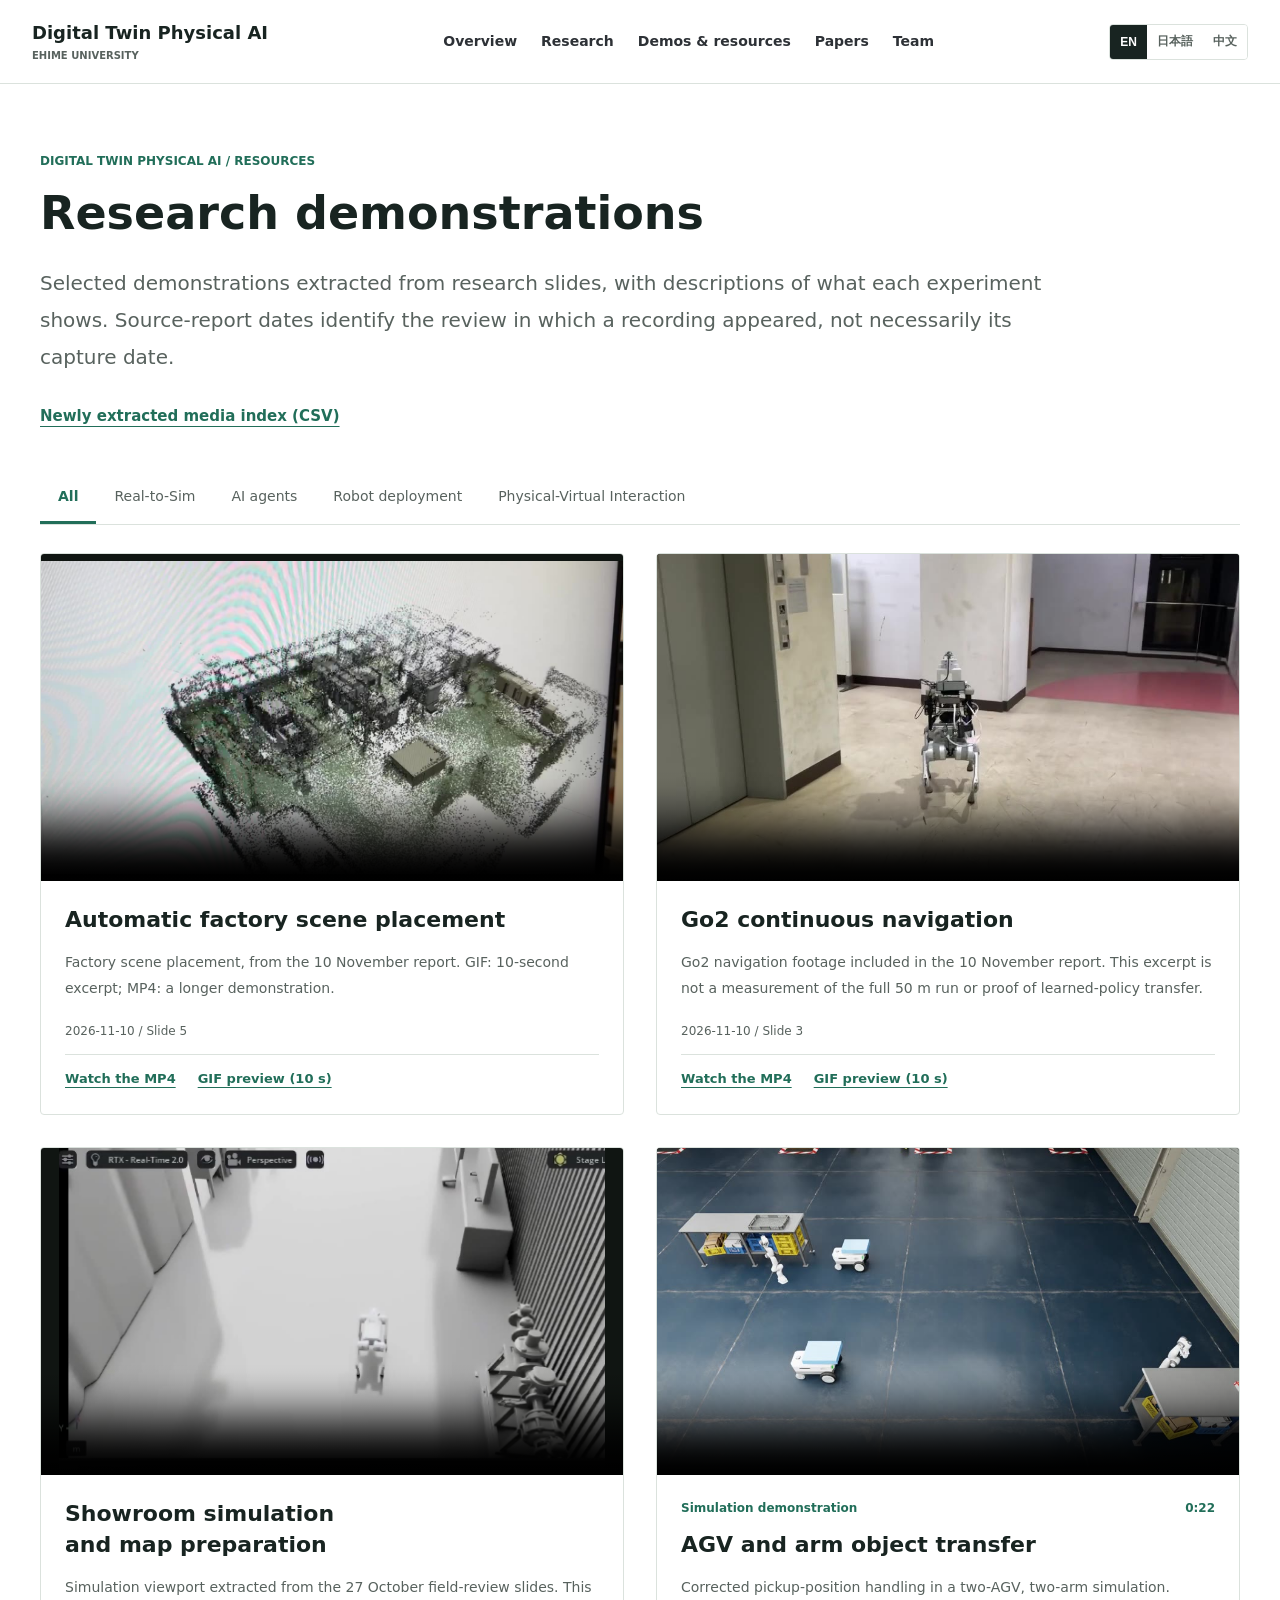
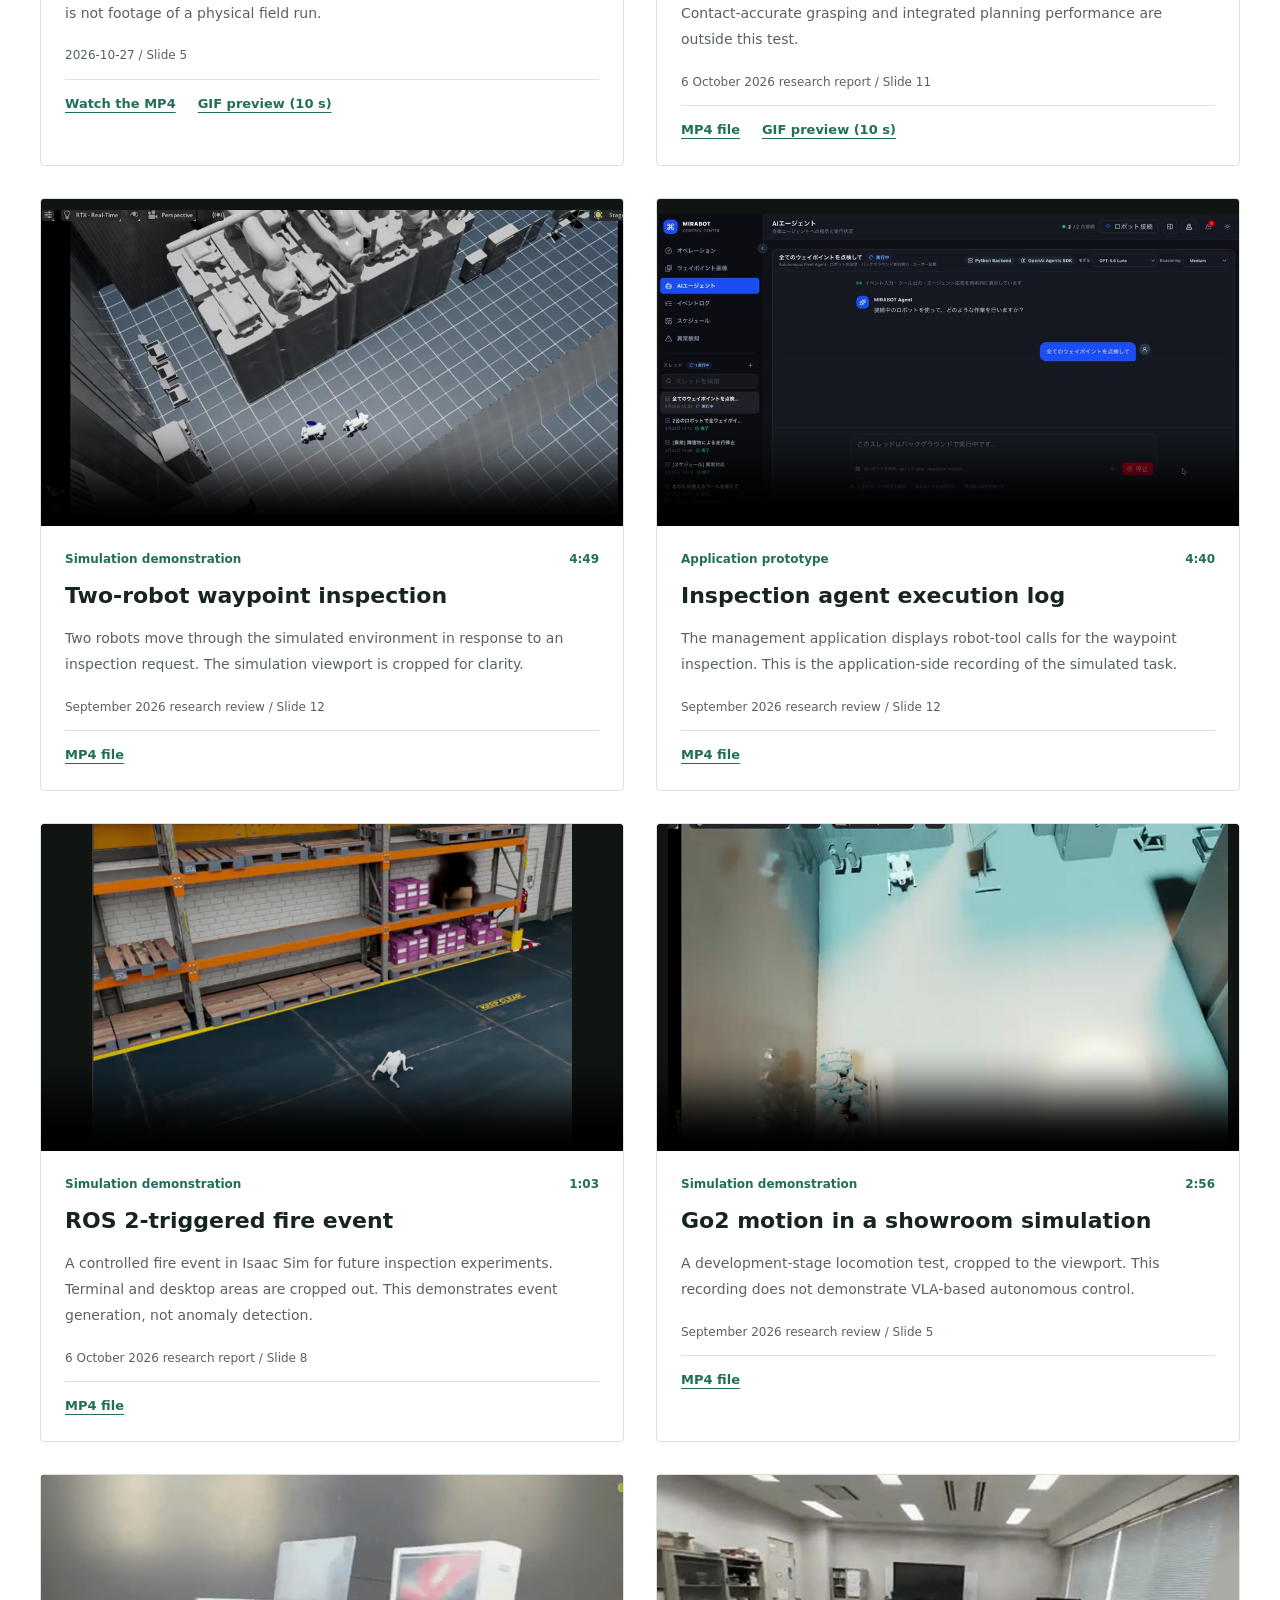
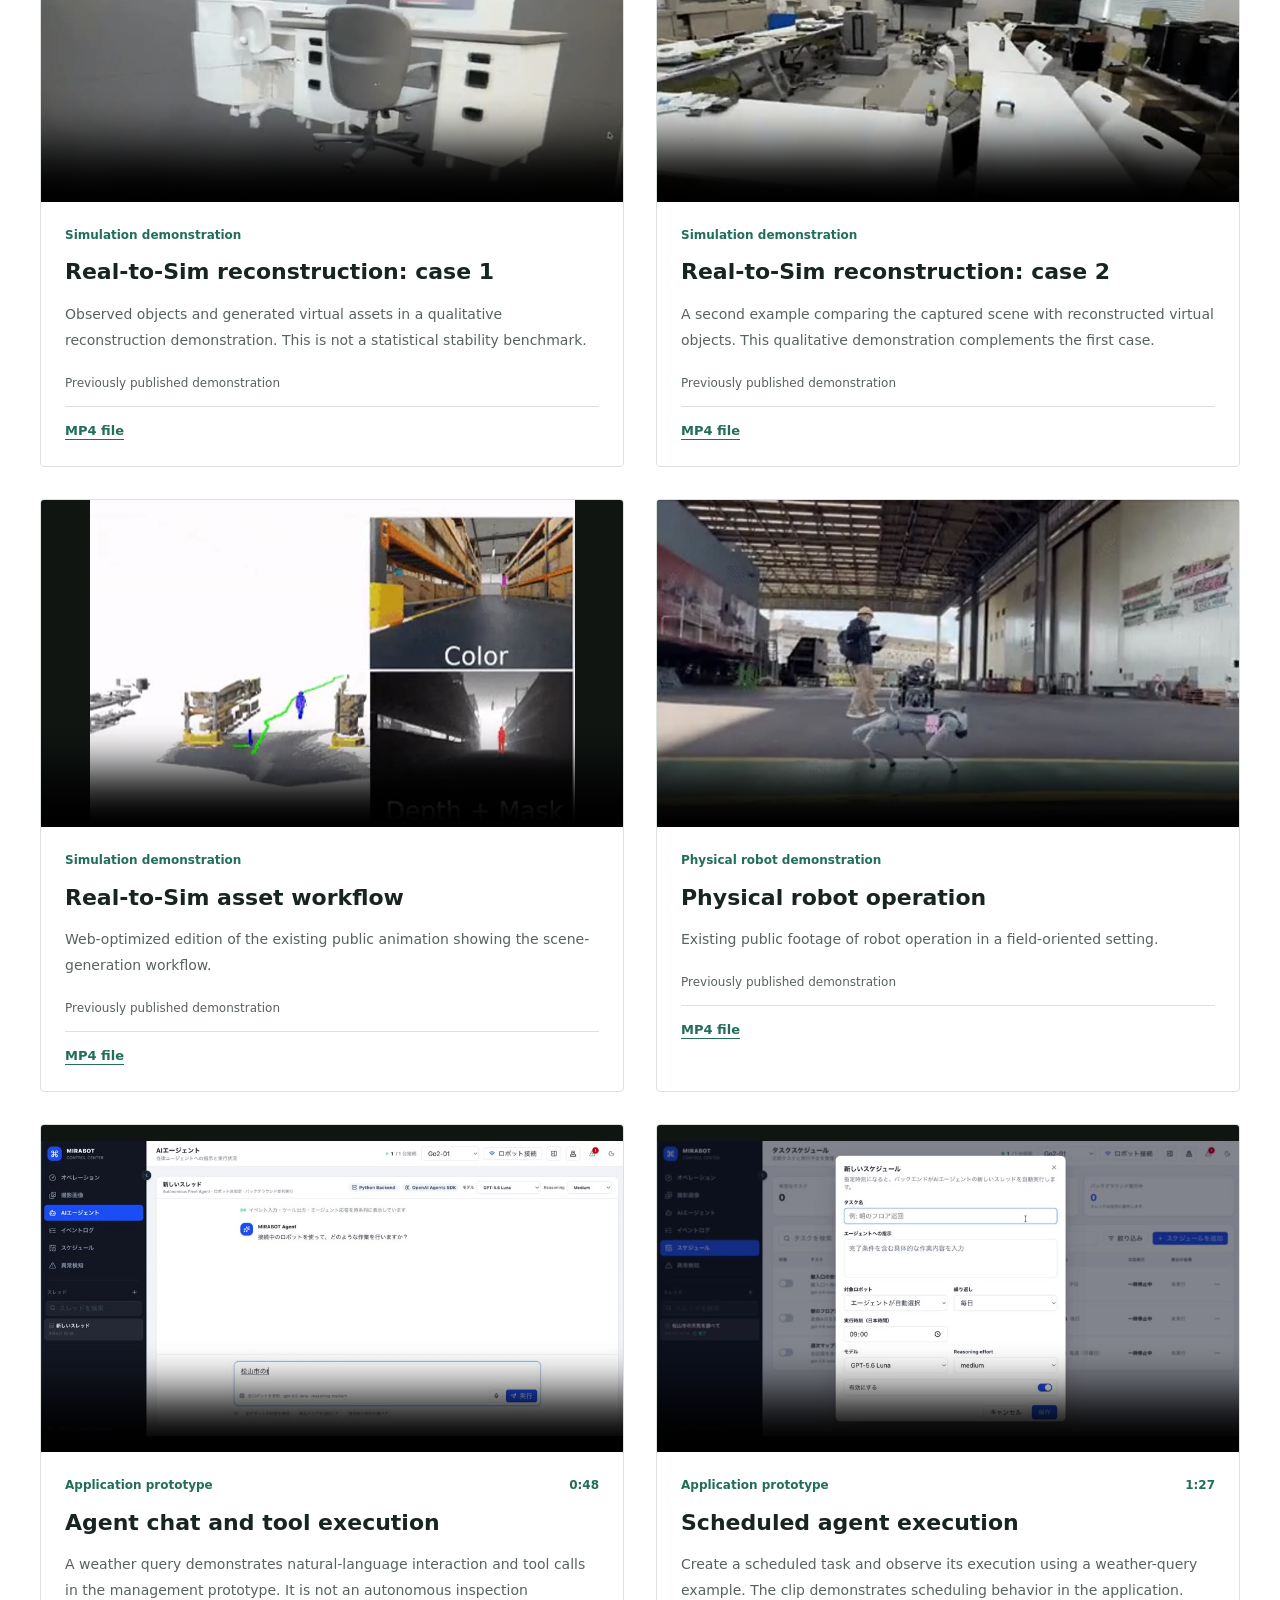
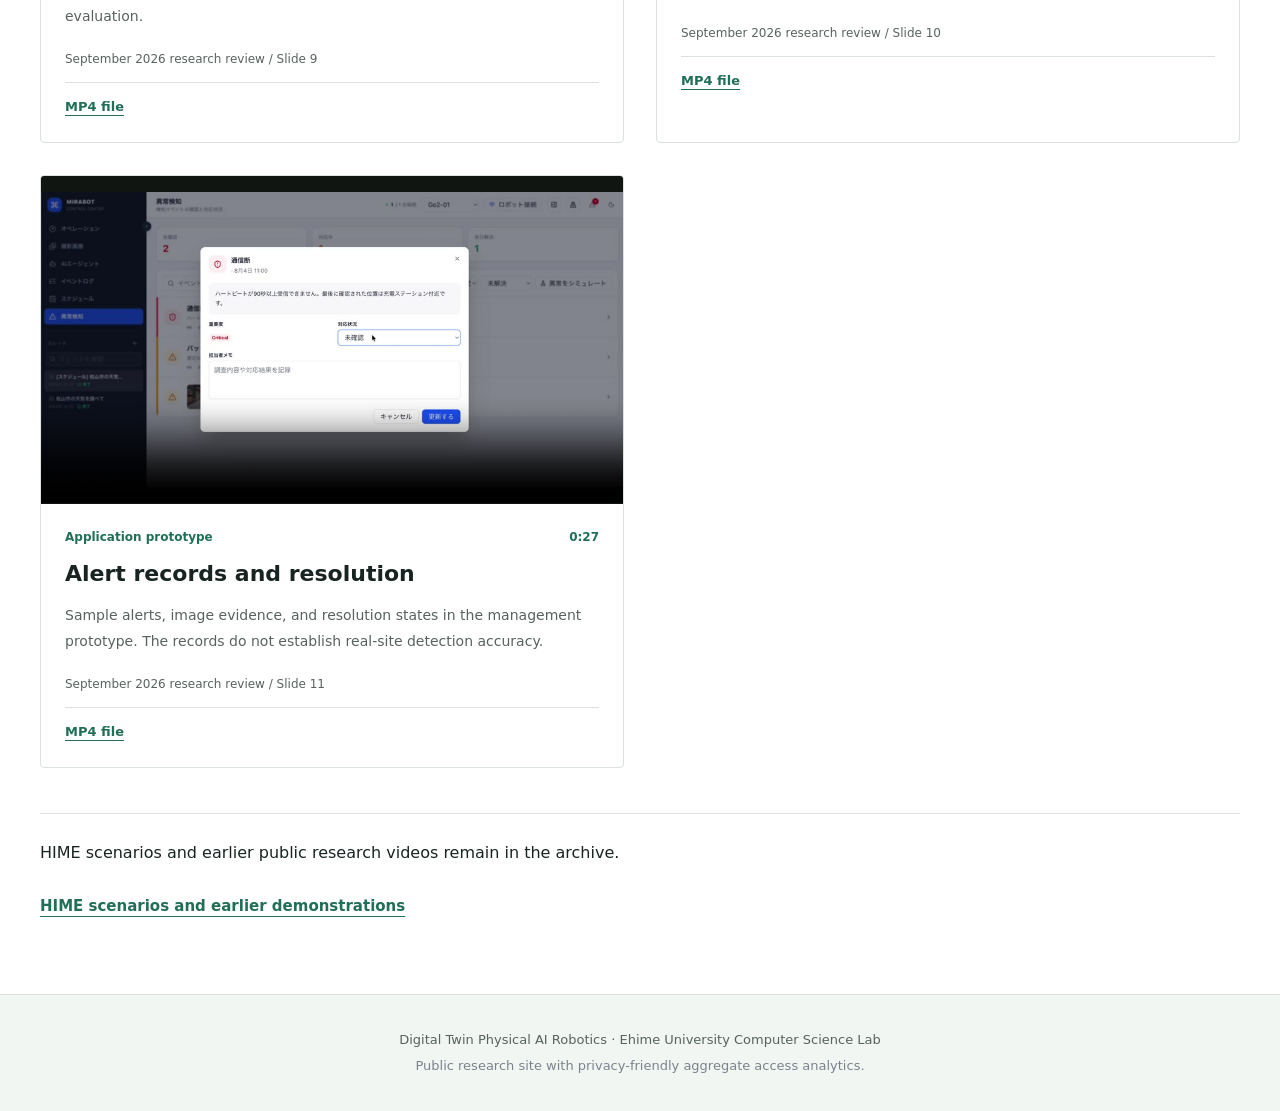
==== commit d017ed2d: "Update November research progress and approved field demonstrations" ====
--- a/resources.html
+++ b/resources.html
@@ -1,4 +1,5 @@
-<!doctype html><html lang="en"><head><meta charset="utf-8"><meta name="viewport" content="width=device-width, initial-scale=1"><title>Research Demos & Resources | Digital Twin Physical AI</title><meta name="description" content="Ehime University's digital twin and Physical AI robotics research: Real-to-Sim, Prime and Slave Agents, robot deployment, and Physical-Virtual Interaction."><link rel="canonical" href="https://ehimetakahashilab.github.io/Computer-System-Lab.io/resources.html"><link rel="stylesheet" href="./styles.css"><link rel="stylesheet" href="./research.css"></head><body><header class="site-header"><a class="brand" href="./index.html">Digital Twin Physical AI<span>EHIME UNIVERSITY</span></a><nav aria-label="Primary navigation"><a href="./index.html#overview" data-i18n="nav_overview">Overview</a><a data-i18n="r_nav_research" href="./index.html#research">Research</a><a data-i18n="r_nav_demos" href="./resources.html">Demos &amp; resources</a><a href="./index.html#publications" data-i18n="nav_papers">Papers</a><a data-i18n="r_nav_team" href="./index.html#team">Team</a></nav><div class="language-switch" aria-label="Language selector"><button type="button" data-lang="en">EN</button><button type="button" data-lang="ja">日本語</button><button type="button" data-lang="zh">中文</button></div></header><main class="resource-page"><section class="research-inner resource-intro"><p class="section-kicker">DIGITAL TWIN PHYSICAL AI / RESOURCES</p><h1 data-i18n="r_resource_h">Research demonstrations</h1><p data-i18n="r_resource_p" class="lead">Selected demonstrations extracted from research slides, with descriptions of what each experiment shows. Source-report dates identify the review in which a recording appeared, not necessarily its capture date.</p><a data-i18n="r_media_index" class="text-link" href="./resource/index.csv">Newly extracted media index (CSV)</a><div class="resource-toolbar" role="group" aria-label="Research category filter"><button data-i18n="r_all" type="button" data-filter="all" aria-pressed="true">All</button><button data-i18n="r_cat_r2s" type="button" data-filter="real2sim" aria-pressed="false">Real-to-Sim</button><button data-i18n="r_cat_agents" type="button" data-filter="agents" aria-pressed="false">AI agents</button><button data-i18n="r_cat_robot" type="button" data-filter="sim2real" aria-pressed="false">Robot deployment</button><button data-i18n="r_cat_interaction" type="button" data-filter="interaction" aria-pressed="false">Physical-Virtual Interaction</button></div><div class="resource-grid"><article class="resource-card" id="agv-arm-transfer-corrected" data-category="agents"><div class="resource-media"><video controls playsinline preload="none" poster="./resource/agv-arm-transfer-corrected.jpg" src="./resource/agv-arm-transfer-corrected.mp4" aria-label="AGV and arm object transfer"></video></div><div class="resource-copy"><div class="resource-meta"><span data-i18n="r_sim">Simulation demonstration</span><span>0:22</span></div><h2 data-i18n="r_d_agv">AGV and arm object transfer</h2><p data-i18n="r_d_agvp">Corrected pickup-position handling in a two-AGV, two-arm simulation. Contact-accurate grasping and integrated planning performance are outside this test.</p><p class="source-line"><span data-i18n="r_source_oct">6 October 2026 research report</span> <span>/ Slide 11</span></p><div class="resource-links"><a data-i18n="r_download" href="./resource/agv-arm-transfer-corrected.mp4">MP4 file</a><a data-i18n="r_gif" href="./resource/agv-arm-transfer-preview.gif">GIF preview (10 s)</a></div></div></article><article class="resource-card" id="two-robot-waypoint-inspection" data-category="agents"><div class="resource-media"><video controls playsinline preload="none" poster="./resource/two-robot-waypoint-inspection.jpg" src="./resource/two-robot-waypoint-inspection.mp4" aria-label="Two-robot waypoint inspection"></video></div><div class="resource-copy"><div class="resource-meta"><span data-i18n="r_sim">Simulation demonstration</span><span>4:49</span></div><h2 data-i18n="r_d_patrol">Two-robot waypoint inspection</h2><p data-i18n="r_d_patrolp">Two robots move through the simulated environment in response to an inspection request. The simulation viewport is cropped for clarity.</p><p class="source-line"><span data-i18n="r_source_sep">September 2026 research review</span> <span>/ Slide 12</span></p><div class="resource-links"><a data-i18n="r_download" href="./resource/two-robot-waypoint-inspection.mp4">MP4 file</a></div></div></article><article class="resource-card" id="two-robot-inspection-console" data-category="agents"><div class="resource-media"><video controls playsinline preload="none" poster="./resource/two-robot-inspection-console.jpg" src="./resource/two-robot-inspection-console.mp4" aria-label="Inspection agent execution log"></video></div><div class="resource-copy"><div class="resource-meta"><span data-i18n="r_app">Application prototype</span><span>4:40</span></div><h2 data-i18n="r_d_console">Inspection agent execution log</h2><p data-i18n="r_d_consolep">The management application displays robot-tool calls for the waypoint inspection. This is the application-side recording of the simulated task.</p><p class="source-line"><span data-i18n="r_source_sep">September 2026 research review</span> <span>/ Slide 12</span></p><div class="resource-links"><a data-i18n="r_download" href="./resource/two-robot-inspection-console.mp4">MP4 file</a></div></div></article><article class="resource-card" id="ros2-triggered-fire-event" data-category="interaction"><div class="resource-media"><video controls playsinline preload="none" poster="./resource/ros2-triggered-fire-event.jpg" src="./resource/ros2-triggered-fire-event.mp4" aria-label="ROS 2-triggered fire event"></video></div><div class="resource-copy"><div class="resource-meta"><span data-i18n="r_sim">Simulation demonstration</span><span>1:03</span></div><h2 data-i18n="r_d_fire">ROS 2-triggered fire event</h2><p data-i18n="r_d_firep">A controlled fire event in Isaac Sim for future inspection experiments. Terminal and desktop areas are cropped out. This demonstrates event generation, not anomaly detection.</p><p class="source-line"><span data-i18n="r_source_oct">6 October 2026 research report</span> <span>/ Slide 8</span></p><div class="resource-links"><a data-i18n="r_download" href="./resource/ros2-triggered-fire-event.mp4">MP4 file</a></div></div></article><article class="resource-card" id="go2-showroom-simulation" data-category="sim2real"><div class="resource-media"><video controls playsinline preload="none" poster="./resource/go2-showroom-simulation.jpg" src="./resource/go2-showroom-simulation.mp4" aria-label="Go2 motion in a showroom simulation"></video></div><div class="resource-copy"><div class="resource-meta"><span data-i18n="r_sim">Simulation demonstration</span><span>2:56</span></div><h2 data-i18n="r_d_go2">Go2 motion in a showroom simulation</h2><p data-i18n="r_d_go2p">A development-stage locomotion test, cropped to the viewport. This recording does not demonstrate VLA-based autonomous control.</p><p class="source-line"><span data-i18n="r_source_sep">September 2026 research review</span> <span>/ Slide 5</span></p><div class="resource-links"><a data-i18n="r_download" href="./resource/go2-showroom-simulation.mp4">MP4 file</a></div></div></article><article class="resource-card" id="inspection-agent-chat" data-category="agents"><div class="resource-media"><video controls playsinline preload="none" poster="./resource/inspection-agent-chat.jpg" src="./resource/inspection-agent-chat.mp4" aria-label="Agent chat and tool execution"></video></div><div class="resource-copy"><div class="resource-meta"><span data-i18n="r_app">Application prototype</span><span>0:48</span></div><h2 data-i18n="r_d_chat">Agent chat and tool execution</h2><p data-i18n="r_d_chatp">A weather query demonstrates natural-language interaction and tool calls in the management prototype. It is not an autonomous inspection evaluation.</p><p class="source-line"><span data-i18n="r_source_sep">September 2026 research review</span> <span>/ Slide 9</span></p><div class="resource-links"><a data-i18n="r_download" href="./resource/inspection-agent-chat.mp4">MP4 file</a></div></div></article><article class="resource-card" id="scheduled-inspection-agent" data-category="agents"><div class="resource-media"><video controls playsinline preload="none" poster="./resource/scheduled-inspection-agent.jpg" src="./resource/scheduled-inspection-agent.mp4" aria-label="Scheduled agent execution"></video></div><div class="resource-copy"><div class="resource-meta"><span data-i18n="r_app">Application prototype</span><span>1:27</span></div><h2 data-i18n="r_d_schedule">Scheduled agent execution</h2><p data-i18n="r_d_schedulep">Create a scheduled task and observe its execution using a weather-query example. The clip demonstrates scheduling behavior in the application.</p><p class="source-line"><span data-i18n="r_source_sep">September 2026 research review</span> <span>/ Slide 10</span></p><div class="resource-links"><a data-i18n="r_download" href="./resource/scheduled-inspection-agent.mp4">MP4 file</a></div></div></article><article class="resource-card" id="inspection-alert-history" data-category="interaction"><div class="resource-media"><video controls playsinline preload="none" poster="./resource/inspection-alert-history.jpg" src="./resource/inspection-alert-history.mp4" aria-label="Alert records and resolution"></video></div><div class="resource-copy"><div class="resource-meta"><span data-i18n="r_app">Application prototype</span><span>0:27</span></div><h2 data-i18n="r_d_alert">Alert records and resolution</h2><p data-i18n="r_d_alertp">Sample alerts, image evidence, and resolution states in the management prototype. The records do not establish real-site detection accuracy.</p><p class="source-line"><span data-i18n="r_source_sep">September 2026 research review</span> <span>/ Slide 11</span></p><div class="resource-links"><a data-i18n="r_download" href="./resource/inspection-alert-history.mp4">MP4 file</a></div></div></article><article class="resource-card" id="real-to-sim-stability-1" data-category="real2sim"><div class="resource-media"><video controls playsinline preload="none" poster="./resource/real-to-sim-stability-1.jpg" src="./resource/real-to-sim-stability-1.mp4" aria-label="Real-to-Sim reconstruction: case 1"></video></div><div class="resource-copy"><div class="resource-meta"><span data-i18n="r_sim">Simulation demonstration</span><span></span></div><h2 data-i18n="r_d_stability1">Real-to-Sim reconstruction: case 1</h2><p data-i18n="r_d_stability1p">Observed objects and generated virtual assets in a qualitative reconstruction demonstration. This is not a statistical stability benchmark.</p><p class="source-line"><span data-i18n="r_source_old">Previously published demonstration</span></p><div class="resource-links"><a data-i18n="r_download" href="./resource/real-to-sim-stability-1.mp4">MP4 file</a></div></div></article><article class="resource-card" id="real-to-sim-stability-2" data-category="real2sim"><div class="resource-media"><video controls playsinline preload="none" poster="./resource/real-to-sim-stability-2.jpg" src="./resource/real-to-sim-stability-2.mp4" aria-label="Real-to-Sim reconstruction: case 2"></video></div><div class="resource-copy"><div class="resource-meta"><span data-i18n="r_sim">Simulation demonstration</span><span></span></div><h2 data-i18n="r_d_stability2">Real-to-Sim reconstruction: case 2</h2><p data-i18n="r_d_stability2p">A second example comparing the captured scene with reconstructed virtual objects. This qualitative demonstration complements the first case.</p><p class="source-line"><span data-i18n="r_source_old">Previously published demonstration</span></p><div class="resource-links"><a data-i18n="r_download" href="./resource/real-to-sim-stability-2.mp4">MP4 file</a></div></div></article><article class="resource-card" id="real-to-sim-overview" data-category="real2sim"><div class="resource-media"><video controls playsinline preload="none" poster="./resource/real-to-sim-overview.jpg" src="./resource/real-to-sim-overview.mp4" aria-label="Real-to-Sim asset workflow"></video></div><div class="resource-copy"><div class="resource-meta"><span data-i18n="r_sim">Simulation demonstration</span><span></span></div><h2 data-i18n="r_d_r2s">Real-to-Sim asset workflow</h2><p data-i18n="r_d_r2sp">Web-optimized edition of the existing public animation showing the scene-generation workflow.</p><p class="source-line"><span data-i18n="r_source_old">Previously published demonstration</span></p><div class="resource-links"><a data-i18n="r_download" href="./resource/real-to-sim-overview.mp4">MP4 file</a></div></div></article><article class="resource-card" id="physical-robot-field-demo" data-category="sim2real"><div class="resource-media"><video controls playsinline preload="none" poster="./resource/physical-robot-field-demo.jpg" src="./resource/physical-robot-field-demo.mp4" aria-label="Physical robot operation"></video></div><div class="resource-copy"><div class="resource-meta"><span data-i18n="r_physical">Physical robot demonstration</span><span></span></div><h2 data-i18n="r_d_field">Physical robot operation</h2><p data-i18n="r_d_fieldp">Existing public footage of robot operation in a field-oriented setting.</p><p class="source-line"><span data-i18n="r_source_old">Previously published demonstration</span></p><div class="resource-links"><a data-i18n="r_download" href="./resource/physical-robot-field-demo.mp4">MP4 file</a></div></div></article></div><aside class="archive-link"><p data-i18n="r_archive_p">HIME scenarios and earlier public research videos remain in the archive.</p><a data-i18n="r_hime_more" class="text-link" href="./videos.html">HIME scenarios and earlier demonstrations</a></aside></section></main><footer>
+<!doctype html>
+<html lang="en"><head><meta charset="utf-8"><meta name="viewport" content="width=device-width, initial-scale=1"><title>Research Demos &amp; Resources | Digital Twin Physical AI</title><meta name="description" content="Ehime University's digital twin and Physical AI robotics research: Real-to-Sim, Prime and Slave Agents, robot deployment, and Physical-Virtual Interaction."><link rel="canonical" href="https://ehimetakahashilab.github.io/Computer-System-Lab.io/resources.html"><link rel="stylesheet" href="./styles.css"><link rel="stylesheet" href="./research.css"></head><body><header class="site-header"><a class="brand" href="./index.html">Digital Twin Physical AI<span>EHIME UNIVERSITY</span></a><nav aria-label="Primary navigation"><a href="./index.html#overview" data-i18n="nav_overview">Overview</a><a data-i18n="r_nav_research" href="./index.html#research">Research</a><a data-i18n="r_nav_demos" href="./resources.html">Demos &amp; resources</a><a href="./index.html#publications" data-i18n="nav_papers">Papers</a><a data-i18n="r_nav_team" href="./index.html#team">Team</a></nav><div class="language-switch" aria-label="Language selector"><button type="button" data-lang="en">EN</button><button type="button" data-lang="ja">日本語</button><button type="button" data-lang="zh">中文</button></div></header><main class="resource-page"><section class="research-inner resource-intro"><p class="section-kicker">DIGITAL TWIN PHYSICAL AI / RESOURCES</p><h1 data-i18n="r_resource_h">Research demonstrations</h1><p data-i18n="r_resource_p" class="lead">Selected demonstrations extracted from research slides, with descriptions of what each experiment shows. Source-report dates identify the review in which a recording appeared, not necessarily its capture date.</p><a data-i18n="r_media_index" class="text-link" href="./resource/index.csv">Newly extracted media index (CSV)</a><div class="resource-toolbar" role="group" aria-label="Research category filter"><button data-i18n="r_all" type="button" data-filter="all" aria-pressed="true">All</button><button data-i18n="r_cat_r2s" type="button" data-filter="real2sim" aria-pressed="false">Real-to-Sim</button><button data-i18n="r_cat_agents" type="button" data-filter="agents" aria-pressed="false">AI agents</button><button data-i18n="r_cat_robot" type="button" data-filter="sim2real" aria-pressed="false">Robot deployment</button><button data-i18n="r_cat_interaction" type="button" data-filter="interaction" aria-pressed="false">Physical-Virtual Interaction</button></div><div class="resource-grid"><article id="factory-scene-placement-202611" class="resource-card" data-category="real2sim"><div class="resource-media"><video src="./resource/factory-scene-placement-202611.mp4" poster="./resource/factory-scene-placement-202611.jpg" controls="" playsinline="" preload="none" aria-label="Automatic factory scene placement"></video></div><div class="resource-copy"><h2 data-i18n="n_scene">Automatic factory scene placement</h2><p data-i18n="r_p1_cap">Factory scene placement, from the 10 November report. GIF: 10-second excerpt; MP4: a longer demonstration.</p><p class="source-line">2026-11-10 / Slide 5</p><div class="resource-links"><a data-i18n="n_watch" href="./resource/factory-scene-placement-202611.mp4">Watch the MP4</a><a data-i18n="n_gif" href="./resource/factory-scene-placement-202611.gif">GIF preview (10 s)</a></div></div></article><article id="go2-autonomous-navigation-202611" class="resource-card" data-category="sim2real"><div class="resource-media"><video src="./resource/go2-autonomous-navigation-202611.mp4" poster="./resource/go2-autonomous-navigation-202611.jpg" controls="" playsinline="" preload="none" aria-label="Go2 continuous navigation"></video></div><div class="resource-copy"><h2 data-i18n="n_nav">Go2 continuous navigation</h2><p data-i18n="r_p3_cap">Go2 navigation footage included in the 10 November report. This excerpt is not a measurement of the full 50 m run or proof of learned-policy transfer.</p><p class="source-line">2026-11-10 / Slide 3</p><div class="resource-links"><a data-i18n="n_watch" href="./resource/go2-autonomous-navigation-202611.mp4">Watch the MP4</a><a data-i18n="n_gif" href="./resource/go2-autonomous-navigation-202611.gif">GIF preview (10 s)</a></div></div></article><article id="showroom-map-simulation-202610" class="resource-card" data-category="sim2real"><div class="resource-media"><video src="./resource/showroom-map-simulation-202610.mp4" poster="./resource/showroom-map-simulation-202610.jpg" controls="" playsinline="" preload="none" aria-label="Showroom simulation and map preparation"></video></div><div class="resource-copy"><h2 data-i18n="n_map">Showroom simulation and map preparation</h2><p data-i18n="n_map_p">Simulation viewport extracted from the 27 October field-review slides. This is not footage of a physical field run.</p><p class="source-line">2026-10-27 / Slide 5</p><div class="resource-links"><a data-i18n="n_watch" href="./resource/showroom-map-simulation-202610.mp4">Watch the MP4</a><a data-i18n="n_gif" href="./resource/showroom-map-simulation-202610.gif">GIF preview (10 s)</a></div></div></article><article class="resource-card" id="agv-arm-transfer-corrected" data-category="agents"><div class="resource-media"><video controls playsinline preload="none" poster="./resource/agv-arm-transfer-corrected.jpg" src="./resource/agv-arm-transfer-corrected.mp4" aria-label="AGV and arm object transfer"></video></div><div class="resource-copy"><div class="resource-meta"><span data-i18n="r_sim">Simulation demonstration</span><span>0:22</span></div><h2 data-i18n="r_d_agv">AGV and arm object transfer</h2><p data-i18n="r_d_agvp">Corrected pickup-position handling in a two-AGV, two-arm simulation. Contact-accurate grasping and integrated planning performance are outside this test.</p><p class="source-line"><span data-i18n="r_source_oct">6 October 2026 research report</span> <span>/ Slide 11</span></p><div class="resource-links"><a data-i18n="r_download" href="./resource/agv-arm-transfer-corrected.mp4">MP4 file</a><a data-i18n="r_gif" href="./resource/agv-arm-transfer-preview.gif">GIF preview (10 s)</a></div></div></article><article class="resource-card" id="two-robot-waypoint-inspection" data-category="agents"><div class="resource-media"><video controls playsinline preload="none" poster="./resource/two-robot-waypoint-inspection.jpg" src="./resource/two-robot-waypoint-inspection.mp4" aria-label="Two-robot waypoint inspection"></video></div><div class="resource-copy"><div class="resource-meta"><span data-i18n="r_sim">Simulation demonstration</span><span>4:49</span></div><h2 data-i18n="r_d_patrol">Two-robot waypoint inspection</h2><p data-i18n="r_d_patrolp">Two robots move through the simulated environment in response to an inspection request. The simulation viewport is cropped for clarity.</p><p class="source-line"><span data-i18n="r_source_sep">September 2026 research review</span> <span>/ Slide 12</span></p><div class="resource-links"><a data-i18n="r_download" href="./resource/two-robot-waypoint-inspection.mp4">MP4 file</a></div></div></article><article class="resource-card" id="two-robot-inspection-console" data-category="agents"><div class="resource-media"><video controls playsinline preload="none" poster="./resource/two-robot-inspection-console.jpg" src="./resource/two-robot-inspection-console.mp4" aria-label="Inspection agent execution log"></video></div><div class="resource-copy"><div class="resource-meta"><span data-i18n="r_app">Application prototype</span><span>4:40</span></div><h2 data-i18n="r_d_console">Inspection agent execution log</h2><p data-i18n="r_d_consolep">The management application displays robot-tool calls for the waypoint inspection. This is the application-side recording of the simulated task.</p><p class="source-line"><span data-i18n="r_source_sep">September 2026 research review</span> <span>/ Slide 12</span></p><div class="resource-links"><a data-i18n="r_download" href="./resource/two-robot-inspection-console.mp4">MP4 file</a></div></div></article><article class="resource-card" id="ros2-triggered-fire-event" data-category="interaction"><div class="resource-media"><video controls playsinline preload="none" poster="./resource/ros2-triggered-fire-event.jpg" src="./resource/ros2-triggered-fire-event.mp4" aria-label="ROS 2-triggered fire event"></video></div><div class="resource-copy"><div class="resource-meta"><span data-i18n="r_sim">Simulation demonstration</span><span>1:03</span></div><h2 data-i18n="r_d_fire">ROS 2-triggered fire event</h2><p data-i18n="r_d_firep">A controlled fire event in Isaac Sim for future inspection experiments. Terminal and desktop areas are cropped out. This demonstrates event generation, not anomaly detection.</p><p class="source-line"><span data-i18n="r_source_oct">6 October 2026 research report</span> <span>/ Slide 8</span></p><div class="resource-links"><a data-i18n="r_download" href="./resource/ros2-triggered-fire-event.mp4">MP4 file</a></div></div></article><article class="resource-card" id="go2-showroom-simulation" data-category="sim2real"><div class="resource-media"><video controls playsinline preload="none" poster="./resource/go2-showroom-simulation.jpg" src="./resource/go2-showroom-simulation.mp4" aria-label="Go2 motion in a showroom simulation"></video></div><div class="resource-copy"><div class="resource-meta"><span data-i18n="r_sim">Simulation demonstration</span><span>2:56</span></div><h2 data-i18n="r_d_go2">Go2 motion in a showroom simulation</h2><p data-i18n="r_d_go2p">A development-stage locomotion test, cropped to the viewport. This recording does not demonstrate VLA-based autonomous control.</p><p class="source-line"><span data-i18n="r_source_sep">September 2026 research review</span> <span>/ Slide 5</span></p><div class="resource-links"><a data-i18n="r_download" href="./resource/go2-showroom-simulation.mp4">MP4 file</a></div></div></article><article class="resource-card" id="real-to-sim-stability-1" data-category="real2sim"><div class="resource-media"><video controls playsinline preload="none" poster="./resource/real-to-sim-stability-1.jpg" src="./resource/real-to-sim-stability-1.mp4" aria-label="Real-to-Sim reconstruction: case 1"></video></div><div class="resource-copy"><div class="resource-meta"><span data-i18n="r_sim">Simulation demonstration</span><span></span></div><h2 data-i18n="r_d_stability1">Real-to-Sim reconstruction: case 1</h2><p data-i18n="r_d_stability1p">Observed objects and generated virtual assets in a qualitative reconstruction demonstration. This is not a statistical stability benchmark.</p><p class="source-line"><span data-i18n="r_source_old">Previously published demonstration</span></p><div class="resource-links"><a data-i18n="r_download" href="./resource/real-to-sim-stability-1.mp4">MP4 file</a></div></div></article><article class="resource-card" id="real-to-sim-stability-2" data-category="real2sim"><div class="resource-media"><video controls playsinline preload="none" poster="./resource/real-to-sim-stability-2.jpg" src="./resource/real-to-sim-stability-2.mp4" aria-label="Real-to-Sim reconstruction: case 2"></video></div><div class="resource-copy"><div class="resource-meta"><span data-i18n="r_sim">Simulation demonstration</span><span></span></div><h2 data-i18n="r_d_stability2">Real-to-Sim reconstruction: case 2</h2><p data-i18n="r_d_stability2p">A second example comparing the captured scene with reconstructed virtual objects. This qualitative demonstration complements the first case.</p><p class="source-line"><span data-i18n="r_source_old">Previously published demonstration</span></p><div class="resource-links"><a data-i18n="r_download" href="./resource/real-to-sim-stability-2.mp4">MP4 file</a></div></div></article><article class="resource-card" id="real-to-sim-overview" data-category="real2sim"><div class="resource-media"><video controls playsinline preload="none" poster="./resource/real-to-sim-overview.jpg" src="./resource/real-to-sim-overview.mp4" aria-label="Real-to-Sim asset workflow"></video></div><div class="resource-copy"><div class="resource-meta"><span data-i18n="r_sim">Simulation demonstration</span><span></span></div><h2 data-i18n="r_d_r2s">Real-to-Sim asset workflow</h2><p data-i18n="r_d_r2sp">Web-optimized edition of the existing public animation showing the scene-generation workflow.</p><p class="source-line"><span data-i18n="r_source_old">Previously published demonstration</span></p><div class="resource-links"><a data-i18n="r_download" href="./resource/real-to-sim-overview.mp4">MP4 file</a></div></div></article><article class="resource-card" id="physical-robot-field-demo" data-category="sim2real"><div class="resource-media"><video controls playsinline preload="none" poster="./resource/physical-robot-field-demo.jpg" src="./resource/physical-robot-field-demo.mp4" aria-label="Physical robot operation"></video></div><div class="resource-copy"><div class="resource-meta"><span data-i18n="r_physical">Physical robot demonstration</span><span></span></div><h2 data-i18n="r_d_field">Physical robot operation</h2><p data-i18n="r_d_fieldp">Existing public footage of robot operation in a field-oriented setting.</p><p class="source-line"><span data-i18n="r_source_old">Previously published demonstration</span></p><div class="resource-links"><a data-i18n="r_download" href="./resource/physical-robot-field-demo.mp4">MP4 file</a></div></div></article><article class="resource-card" id="inspection-agent-chat" data-category="agents"><div class="resource-media"><video controls playsinline preload="none" poster="./resource/inspection-agent-chat.jpg" src="./resource/inspection-agent-chat.mp4" aria-label="Agent chat and tool execution"></video></div><div class="resource-copy"><div class="resource-meta"><span data-i18n="r_app">Application prototype</span><span>0:48</span></div><h2 data-i18n="r_d_chat">Agent chat and tool execution</h2><p data-i18n="r_d_chatp">A weather query demonstrates natural-language interaction and tool calls in the management prototype. It is not an autonomous inspection evaluation.</p><p class="source-line"><span data-i18n="r_source_sep">September 2026 research review</span> <span>/ Slide 9</span></p><div class="resource-links"><a data-i18n="r_download" href="./resource/inspection-agent-chat.mp4">MP4 file</a></div></div></article><article class="resource-card" id="scheduled-inspection-agent" data-category="agents"><div class="resource-media"><video controls playsinline preload="none" poster="./resource/scheduled-inspection-agent.jpg" src="./resource/scheduled-inspection-agent.mp4" aria-label="Scheduled agent execution"></video></div><div class="resource-copy"><div class="resource-meta"><span data-i18n="r_app">Application prototype</span><span>1:27</span></div><h2 data-i18n="r_d_schedule">Scheduled agent execution</h2><p data-i18n="r_d_schedulep">Create a scheduled task and observe its execution using a weather-query example. The clip demonstrates scheduling behavior in the application.</p><p class="source-line"><span data-i18n="r_source_sep">September 2026 research review</span> <span>/ Slide 10</span></p><div class="resource-links"><a data-i18n="r_download" href="./resource/scheduled-inspection-agent.mp4">MP4 file</a></div></div></article><article class="resource-card" id="inspection-alert-history" data-category="interaction"><div class="resource-media"><video controls playsinline preload="none" poster="./resource/inspection-alert-history.jpg" src="./resource/inspection-alert-history.mp4" aria-label="Alert records and resolution"></video></div><div class="resource-copy"><div class="resource-meta"><span data-i18n="r_app">Application prototype</span><span>0:27</span></div><h2 data-i18n="r_d_alert">Alert records and resolution</h2><p data-i18n="r_d_alertp">Sample alerts, image evidence, and resolution states in the management prototype. The records do not establish real-site detection accuracy.</p><p class="source-line"><span data-i18n="r_source_sep">September 2026 research review</span> <span>/ Slide 11</span></p><div class="resource-links"><a data-i18n="r_download" href="./resource/inspection-alert-history.mp4">MP4 file</a></div></div></article></div><aside class="archive-link"><p data-i18n="r_archive_p">HIME scenarios and earlier public research videos remain in the archive.</p><a data-i18n="r_hime_more" class="text-link" href="./videos.html">HIME scenarios and earlier demonstrations</a></aside></section></main><footer>
       <p>Digital Twin Physical AI Robotics · Ehime University Computer Science Lab</p>
       <p class="muted" data-i18n="footer_note">Public research site with privacy-friendly aggregate access analytics.</p>
     </footer><script data-goatcounter="https://sunnywang.goatcounter.com/count" async src="https://gc.zgo.at/count.js"></script><script src="./analytics.js"></script><script src="./language.js"></script><script src="./site-content.js"></script><script src="./research.js"></script></body></html>
--- a/research.css
+++ b/research.css
@@ -148,3 +148,13 @@
 }
 @media(max-width:760px){.site-header{display:grid;grid-template-columns:minmax(0,1fr) auto;align-items:center}.site-header .brand{font-size:14px}.site-header nav{grid-column:1 / -1;width:auto}.language-switch{align-self:center}.biography:not([open])>p{display:none}}
 @media(prefers-reduced-motion:reduce){html{scroll-behavior:auto}*{transition:none!important}}
+
+/* November field study */
+.animation-control{display:block;margin-top:12px;padding:8px 12px;background:white;color:var(--ink);border:1px solid var(--line);border-radius:4px;font:inherit;font-size:13px;cursor:pointer}
+.field-study{background:#f1f6f3;border-block:1px solid var(--line)}
+.field-views{display:grid;grid-template-columns:1fr 1fr;gap:24px;margin:28px 0}
+.field-views img{width:100%;height:auto;aspect-ratio:16/9;object-fit:contain}
+.adaptation-steps{display:grid;grid-template-columns:repeat(4,1fr);gap:24px;padding:24px 0 24px 24px;border-block:1px solid var(--line);line-height:1.7}
+.adaptation-steps li{padding-right:16px;font-weight:650}
+.demo-figure>.text-link{display:inline-block;margin-top:12px}
+@media(max-width:700px){.field-views{grid-template-columns:1fr}.adaptation-steps{grid-template-columns:1fr 1fr;gap:18px}}
